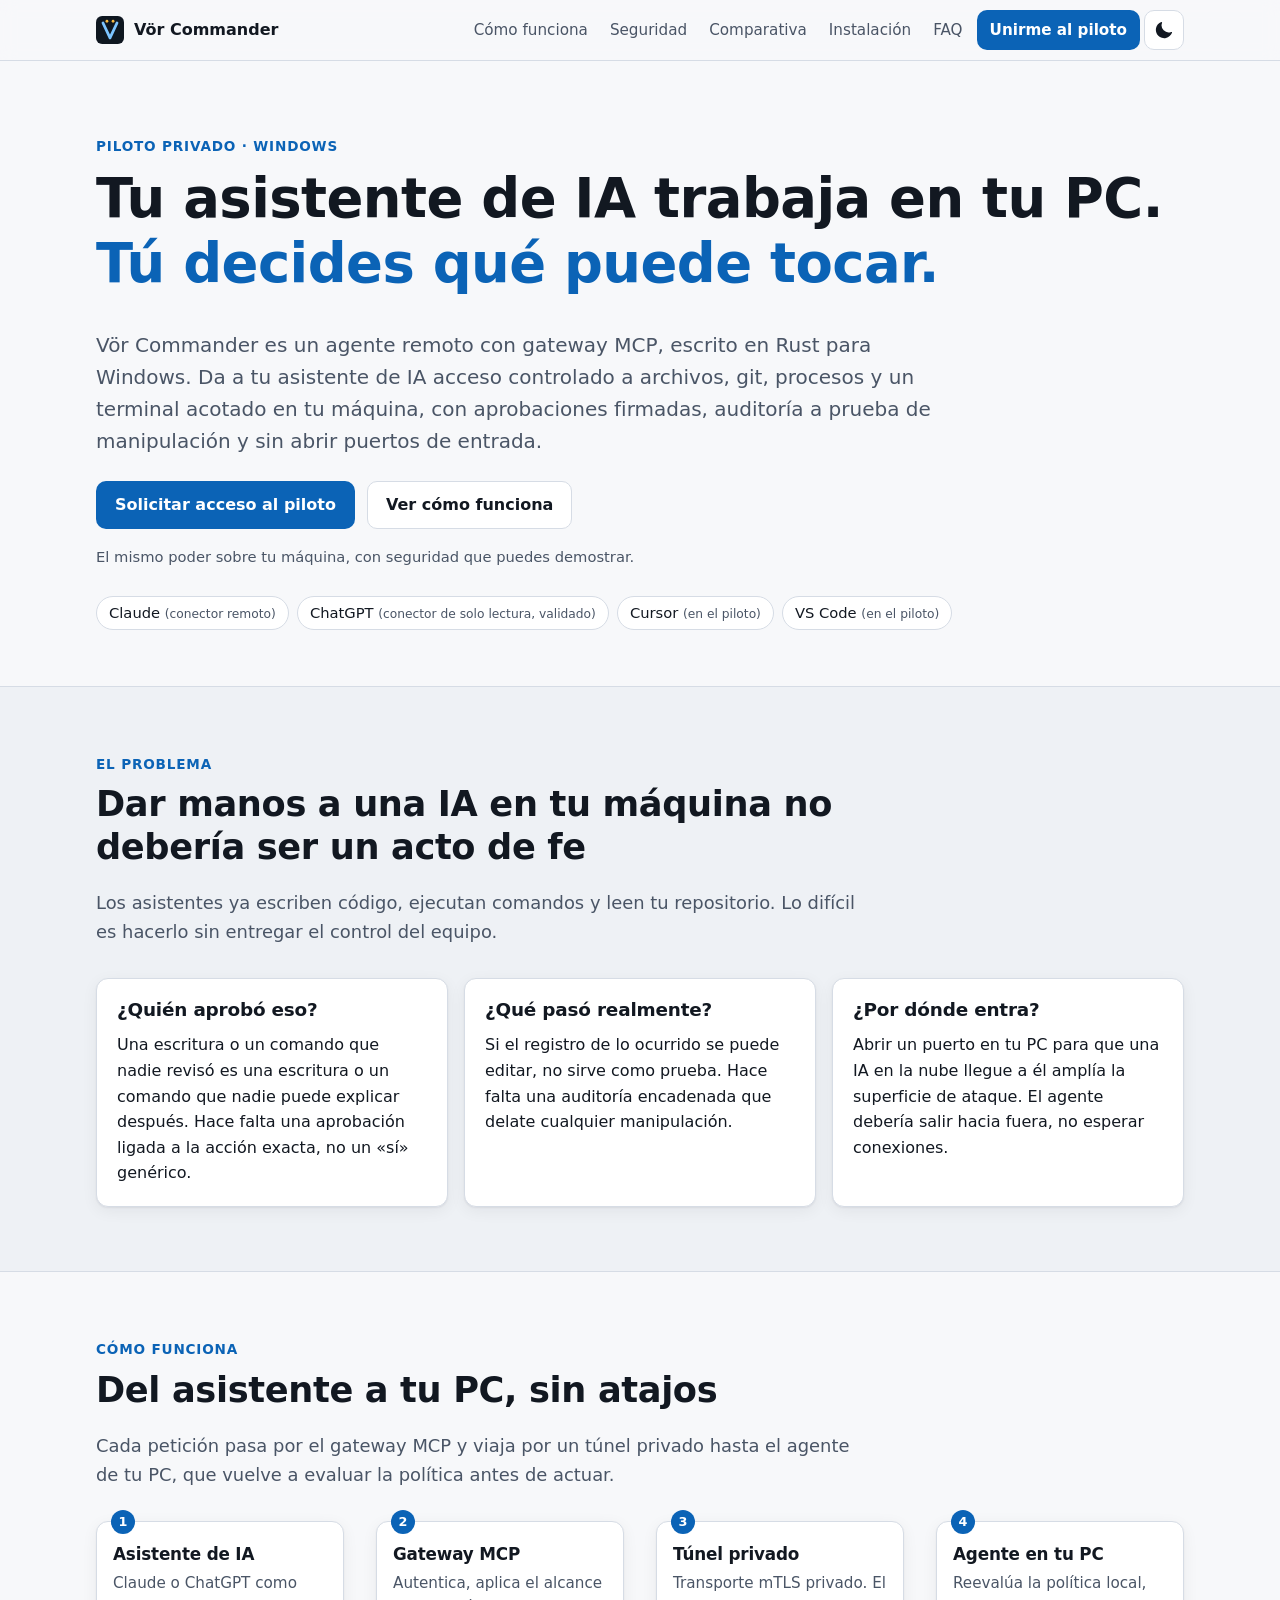
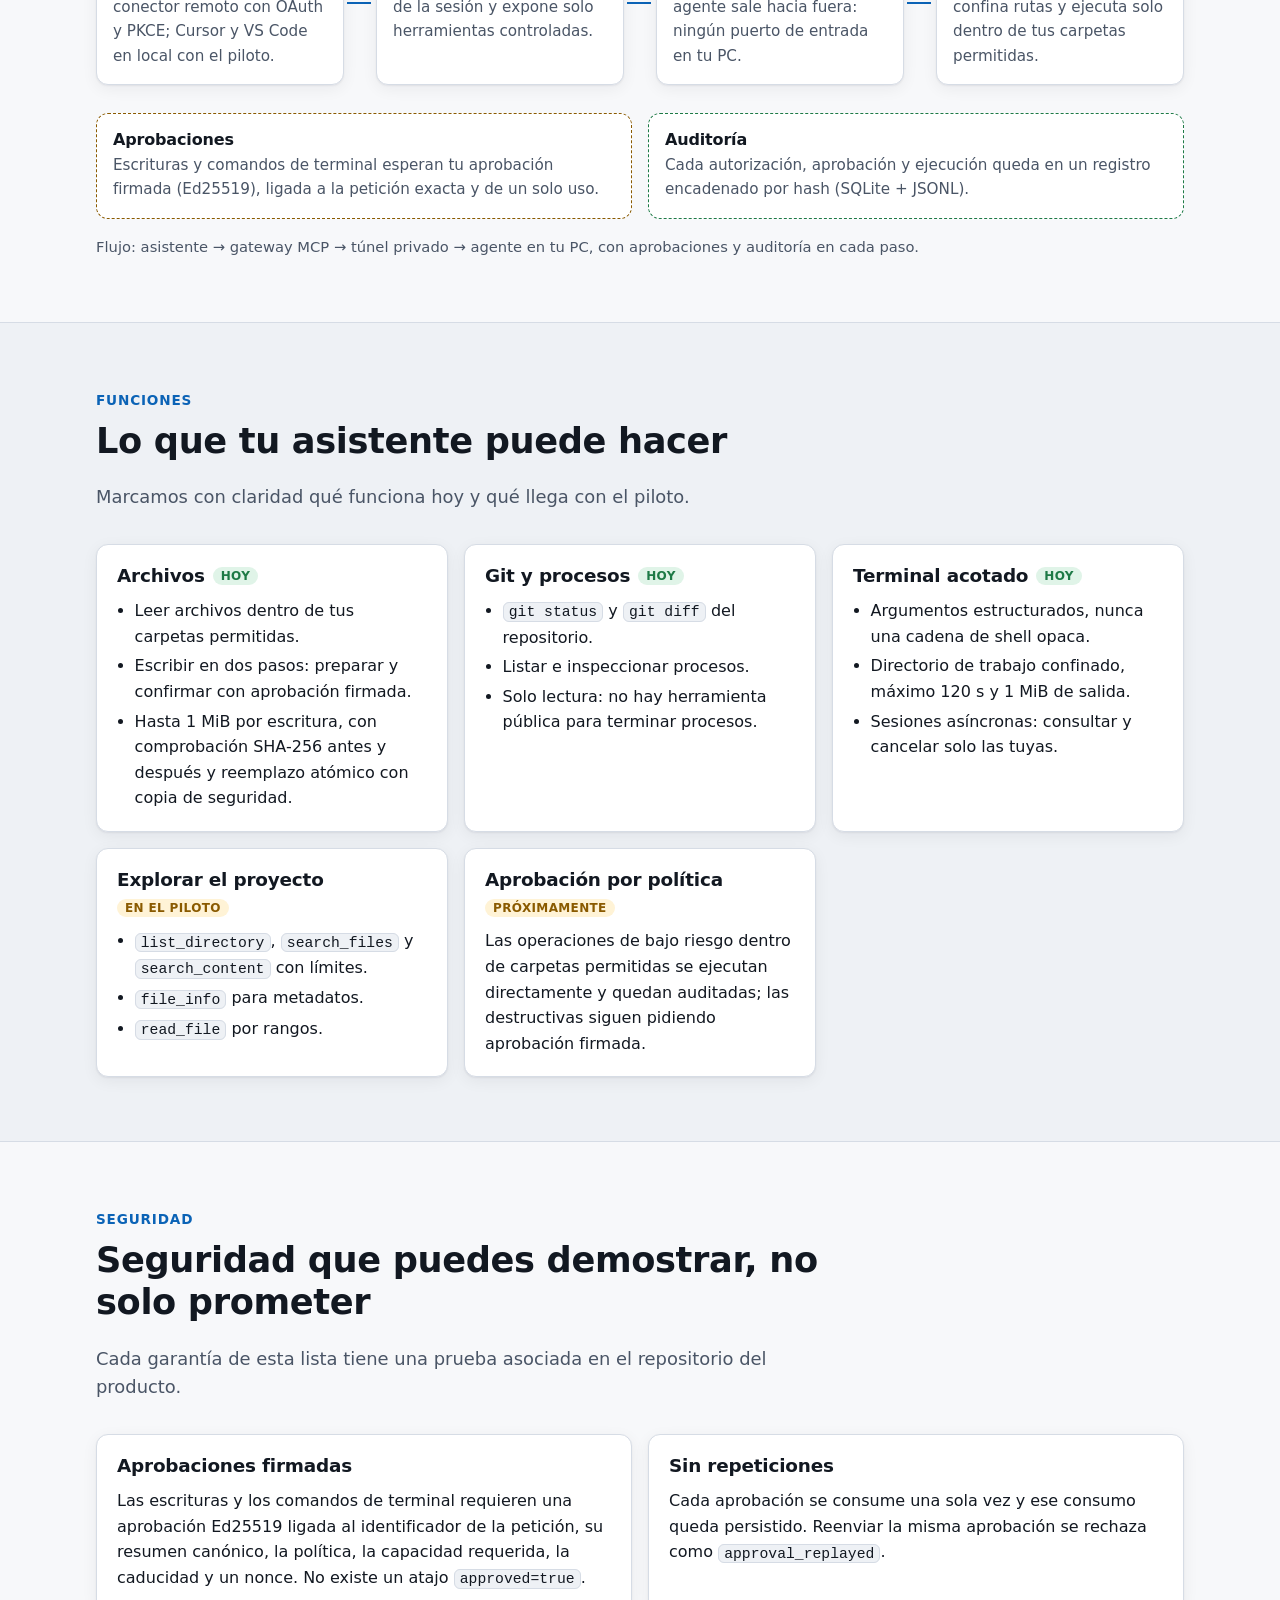
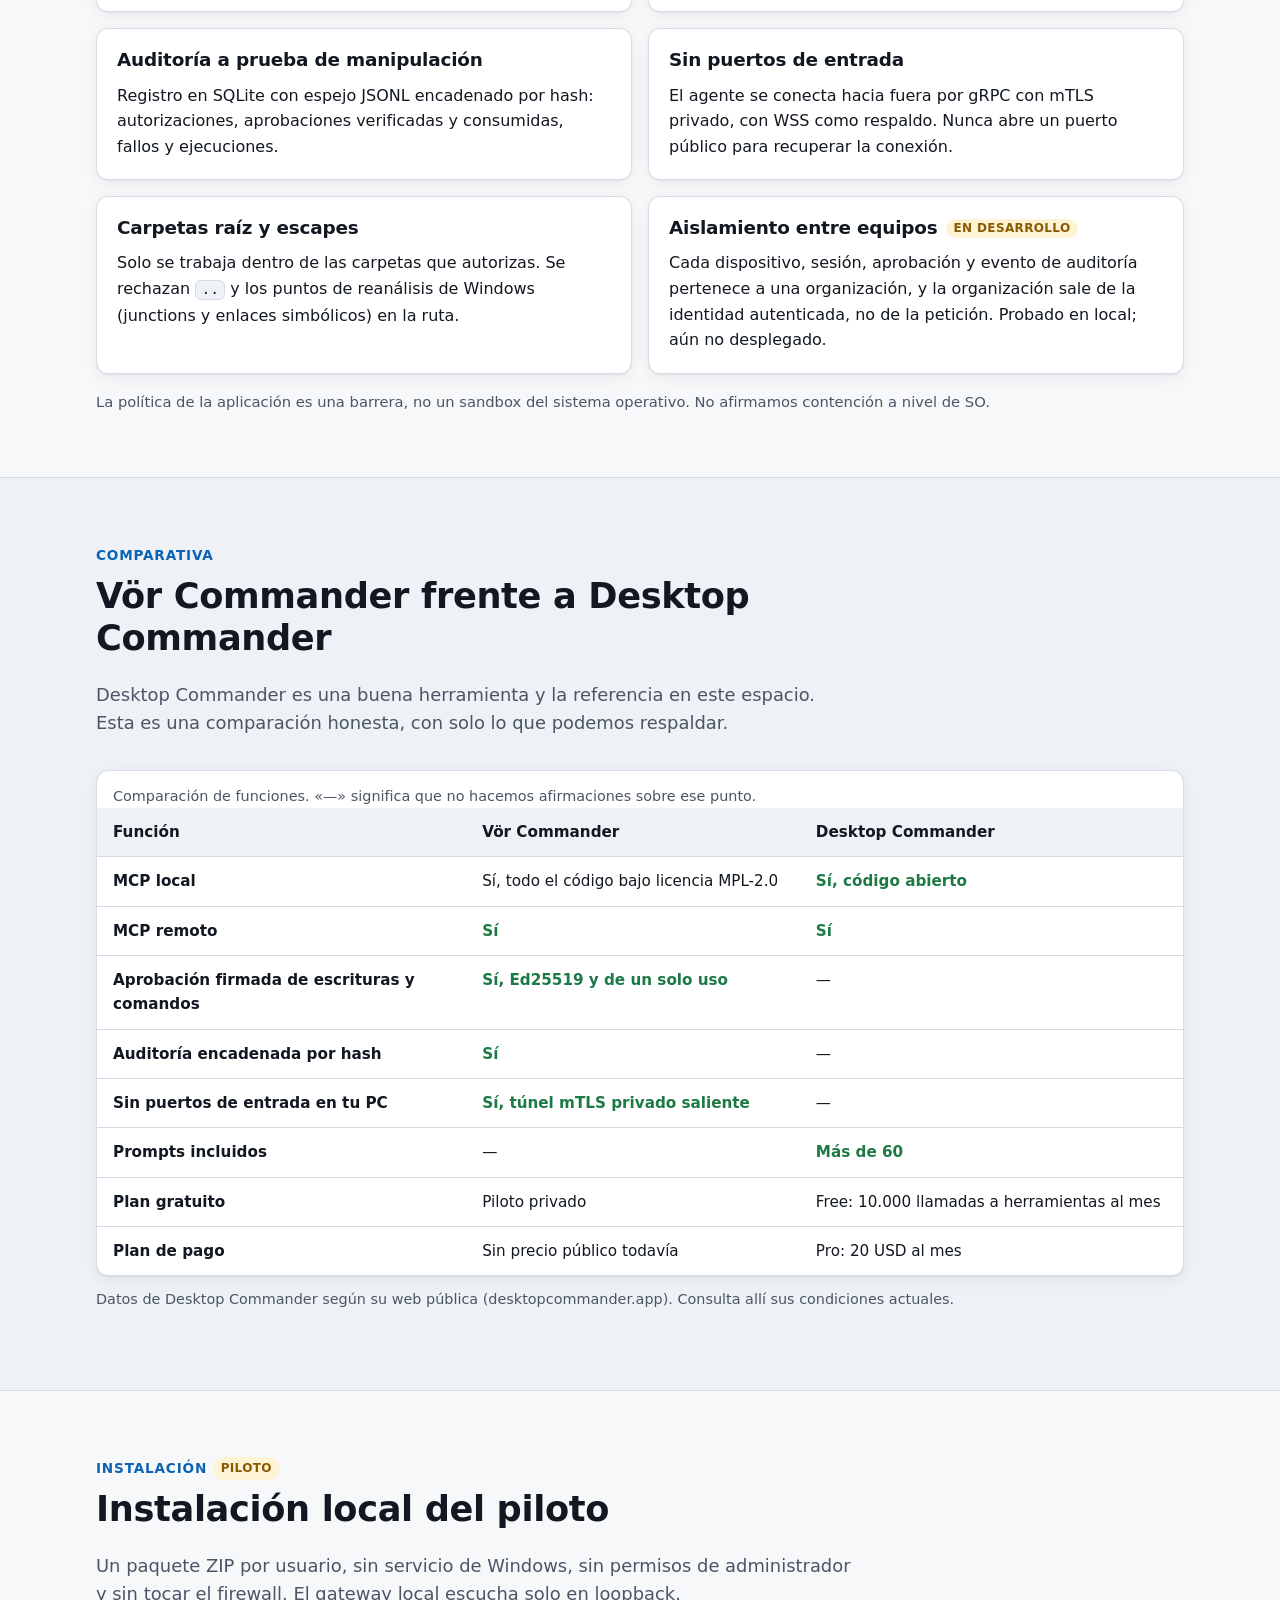
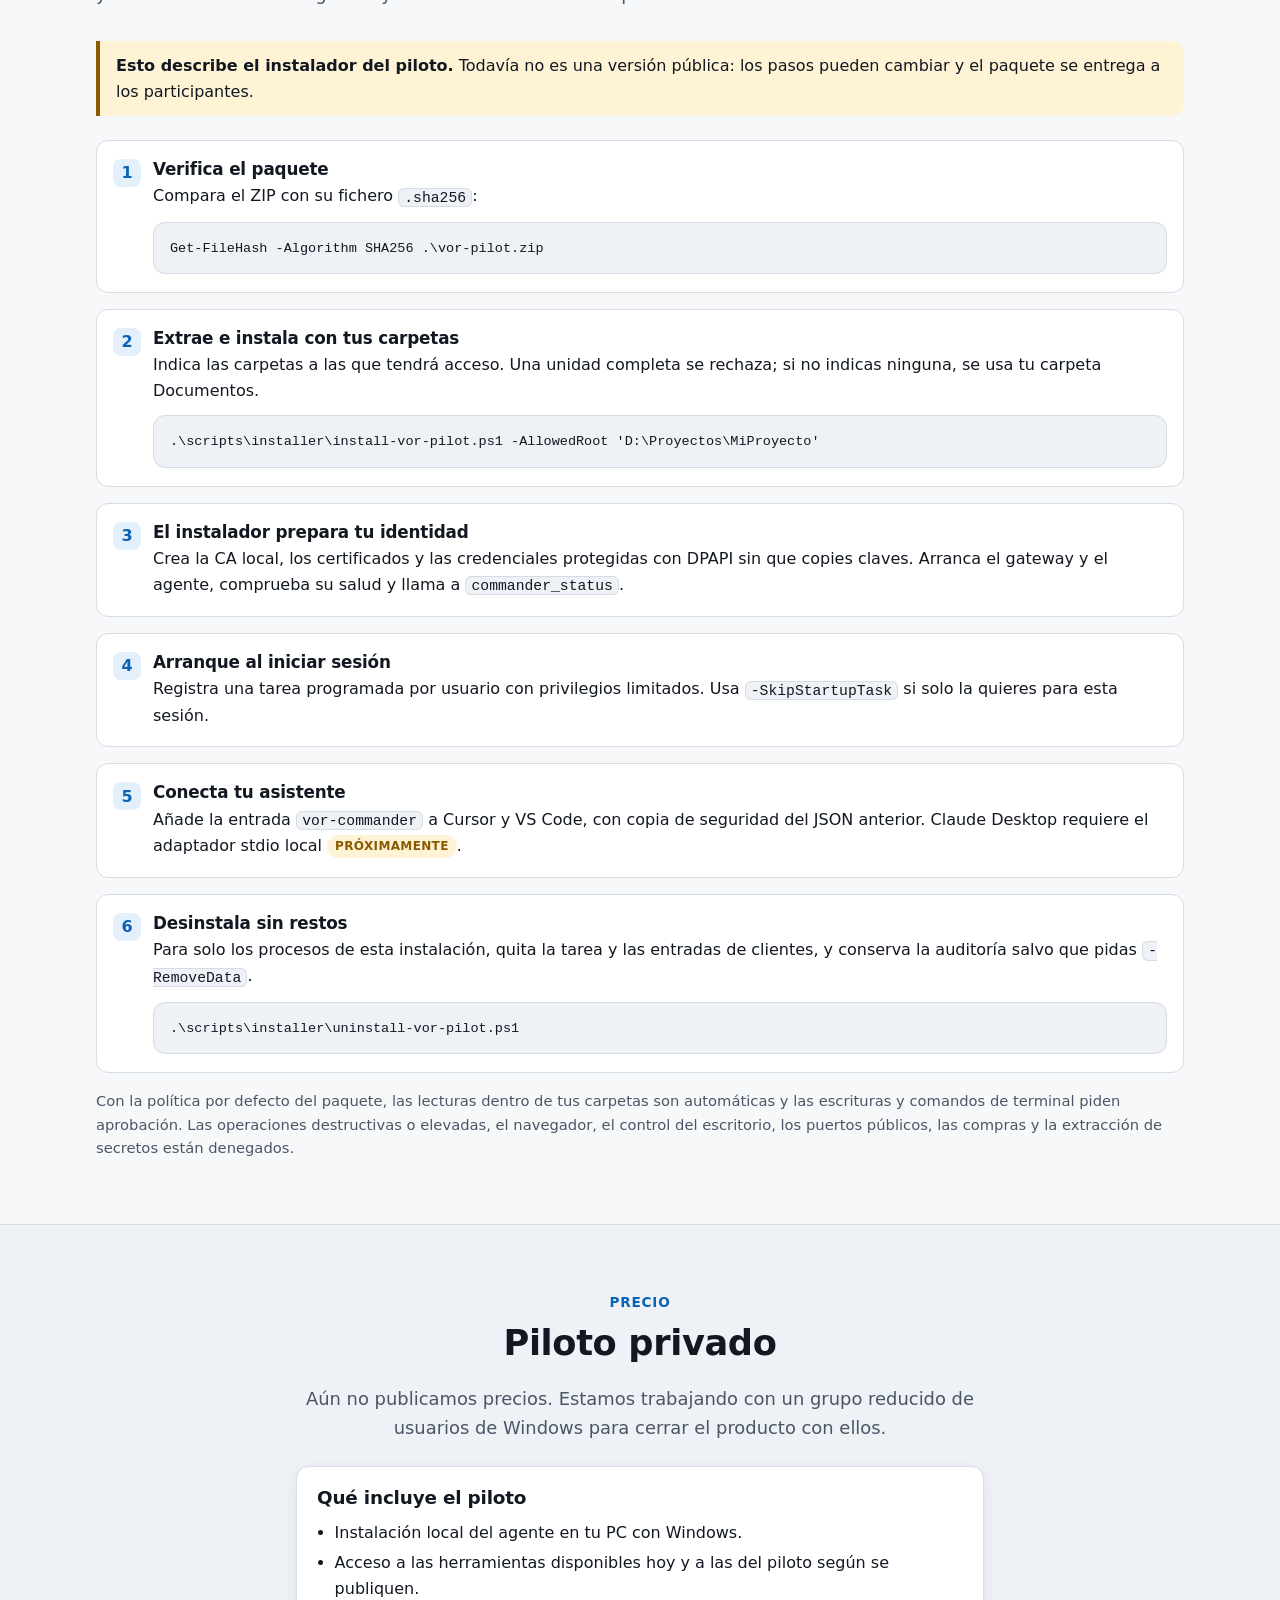
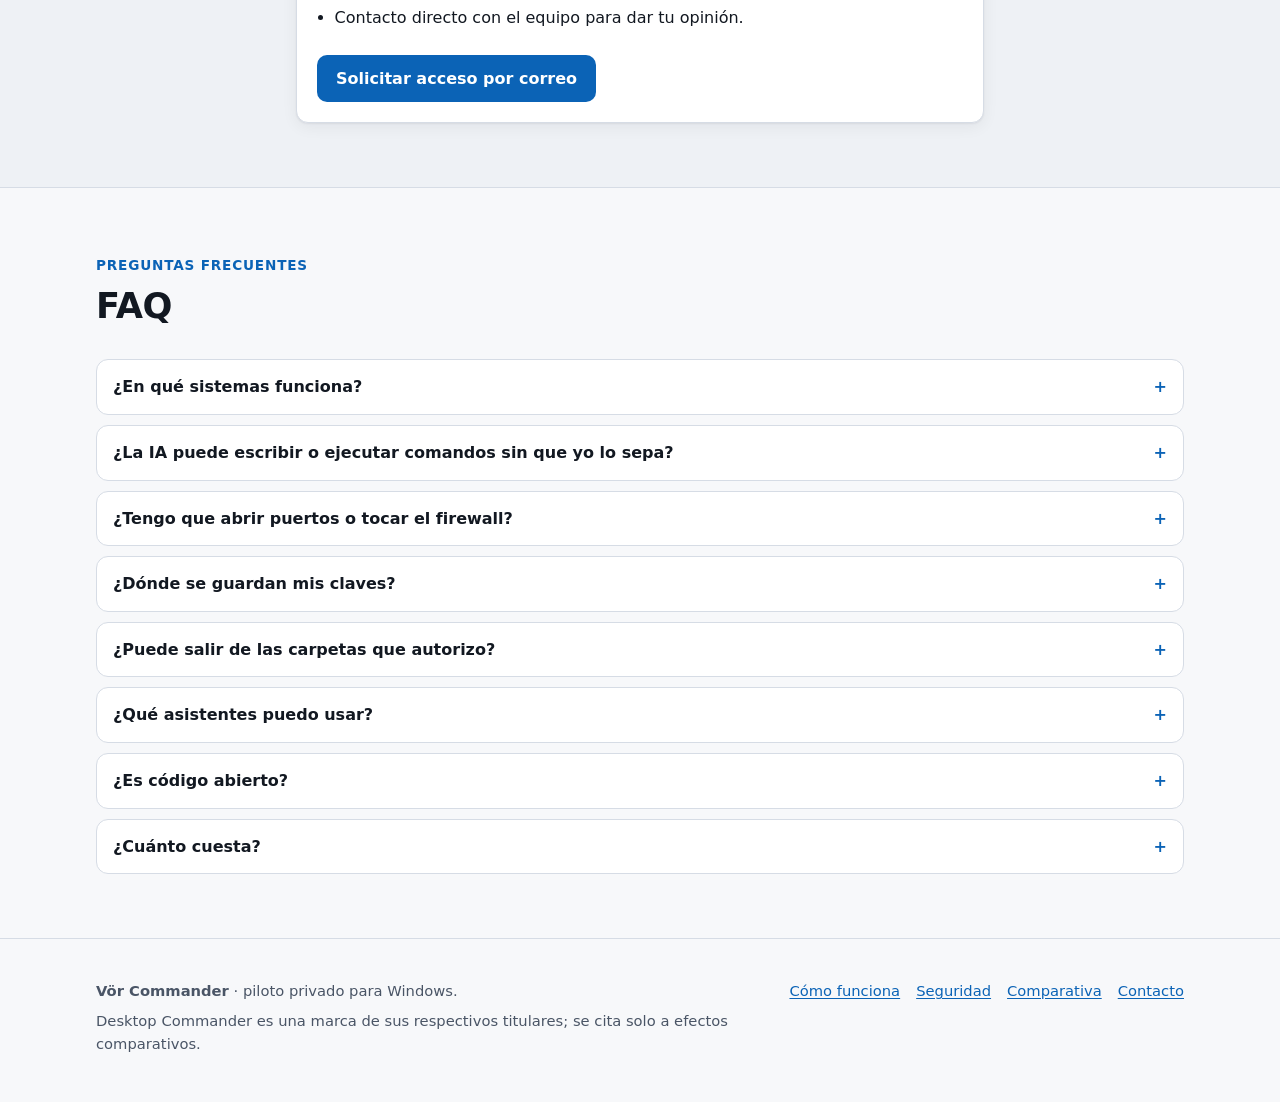
==== site/index.html @ 6f4a93f8 "Vör Commander: primera publicación open source (MPL-2.0) Agente local y gateway MCP para Windows que" ====
<!doctype html>
<html lang="es">
<head>
  <meta charset="utf-8">
  <meta name="viewport" content="width=device-width, initial-scale=1">
  <title>Vör Commander — piloto privado</title>
  <meta name="description" content="Vör Commander da a tu asistente de IA acceso controlado a archivos, git, procesos y un terminal acotado en tu PC con Windows, con aprobaciones firmadas, auditoría a prueba de manipulación y sin puertos abiertos.">
  <meta name="color-scheme" content="light dark">
  <meta name="theme-color" content="#f7f8fa" media="(prefers-color-scheme: light)">
  <meta name="theme-color" content="#0c1117" media="(prefers-color-scheme: dark)">
  <meta property="og:type" content="website">
  <meta property="og:title" content="Vör Commander — piloto privado">
  <meta property="og:description" content="El mismo poder sobre tu máquina, con seguridad que puedes demostrar: aprobaciones firmadas, auditoría y sin puertos abiertos.">
  <meta property="og:locale" content="es_ES">
  <link rel="icon" href="assets/favicon.svg" type="image/svg+xml">
  <link rel="stylesheet" href="assets/styles.css">
  <script src="assets/theme-init.js"></script>
  <script src="assets/main.js" defer></script>
</head>
<body>
  <a class="skip-link" href="#main">Saltar al contenido</a>

  <header class="site-header">
    <div class="wrap header-inner">
      <a class="brand" href="#top" aria-label="Vör Commander, inicio">
        <svg viewBox="0 0 32 32" width="28" height="28" aria-hidden="true" focusable="false"><rect width="32" height="32" rx="7" fill="#0f1720"/><path d="M8 8l8 17 8-17" fill="none" stroke="#7cc4ff" stroke-width="3.2" stroke-linecap="round" stroke-linejoin="round"/><circle cx="12.5" cy="6" r="1.6" fill="#f5b942"/><circle cx="19.5" cy="6" r="1.6" fill="#f5b942"/></svg>
        Vör Commander
      </a>
      <nav class="nav" aria-label="Principal">
        <ul class="nav-links">
          <li><a href="#como-funciona">Cómo funciona</a></li>
          <li><a href="#seguridad">Seguridad</a></li>
          <li><a href="#comparativa">Comparativa</a></li>
          <li><a href="#instalacion">Instalación</a></li>
          <li><a href="#faq">FAQ</a></li>
        </ul>
        <a class="btn btn-primary btn-sm header-cta" href="#precio">Unirme al piloto</a>
        <button class="theme-toggle" id="theme-toggle" type="button" aria-label="Cambiar tema" aria-pressed="false">
          <svg class="icon-moon" viewBox="0 0 24 24" width="20" height="20" aria-hidden="true" focusable="false"><path fill="currentColor" d="M20.7 14.3A8.5 8.5 0 0 1 9.7 3.3a.75.75 0 0 0-.98-.9A10 10 0 1 0 21.6 15.3a.75.75 0 0 0-.9-1z"/></svg>
          <svg class="icon-sun" viewBox="0 0 24 24" width="20" height="20" aria-hidden="true" focusable="false"><circle cx="12" cy="12" r="4.5" fill="currentColor"/><g stroke="currentColor" stroke-width="2" stroke-linecap="round"><path d="M12 2v2.5M12 19.5V22M2 12h2.5M19.5 12H22M4.9 4.9l1.8 1.8M17.3 17.3l1.8 1.8M4.9 19.1l1.8-1.8M17.3 6.7l1.8-1.8"/></g></svg>
        </button>
      </nav>
    </div>
  </header>

  <main id="main">

    <!-- Hero -->
    <section class="hero" id="top" aria-labelledby="hero-title">
      <div class="wrap">
        <span class="eyebrow">Piloto privado · Windows</span>
        <h1 id="hero-title">Tu asistente de IA trabaja en tu PC. <span>Tú decides qué puede tocar.</span></h1>
        <p class="lead">Vör Commander es un agente remoto con gateway MCP, escrito en Rust para Windows. Da a tu asistente de IA acceso controlado a archivos, git, procesos y un terminal acotado en tu máquina, con aprobaciones firmadas, auditoría a prueba de manipulación y sin abrir puertos de entrada.</p>
        <div class="hero-actions">
          <a class="btn btn-primary" href="#precio">Solicitar acceso al piloto</a>
          <a class="btn btn-ghost" href="#como-funciona">Ver cómo funciona</a>
        </div>
        <p class="hero-note">El mismo poder sobre tu máquina, con seguridad que puedes demostrar.</p>
        <ul class="clients" aria-label="Asistentes compatibles">
          <li>Claude <small>(conector remoto)</small></li>
          <li>ChatGPT <small>(conector de solo lectura, validado)</small></li>
          <li>Cursor <small>(en el piloto)</small></li>
          <li>VS Code <small>(en el piloto)</small></li>
        </ul>
      </div>
    </section>

    <!-- Problema -->
    <section class="alt" id="problema" aria-labelledby="problema-title">
      <div class="wrap">
        <div class="section-head">
          <span class="eyebrow">El problema</span>
          <h2 id="problema-title">Dar manos a una IA en tu máquina no debería ser un acto de fe</h2>
          <p class="lead">Los asistentes ya escriben código, ejecutan comandos y leen tu repositorio. Lo difícil es hacerlo sin entregar el control del equipo.</p>
        </div>
        <div class="grid grid-3">
          <div class="card">
            <h3>¿Quién aprobó eso?</h3>
            <p>Una escritura o un comando que nadie revisó es una escritura o un comando que nadie puede explicar después. Hace falta una aprobación ligada a la acción exacta, no un «sí» genérico.</p>
          </div>
          <div class="card">
            <h3>¿Qué pasó realmente?</h3>
            <p>Si el registro de lo ocurrido se puede editar, no sirve como prueba. Hace falta una auditoría encadenada que delate cualquier manipulación.</p>
          </div>
          <div class="card">
            <h3>¿Por dónde entra?</h3>
            <p>Abrir un puerto en tu PC para que una IA en la nube llegue a él amplía la superficie de ataque. El agente debería salir hacia fuera, no esperar conexiones.</p>
          </div>
        </div>
      </div>
    </section>

    <!-- Cómo funciona -->
    <section id="como-funciona" aria-labelledby="como-title">
      <div class="wrap">
        <div class="section-head">
          <span class="eyebrow">Cómo funciona</span>
          <h2 id="como-title">Del asistente a tu PC, sin atajos</h2>
          <p class="lead">Cada petición pasa por el gateway MCP y viaja por un túnel privado hasta el agente de tu PC, que vuelve a evaluar la política antes de actuar.</p>
        </div>

        <figure class="flow-figure" aria-labelledby="flow-caption">
          <ol class="flow">
            <li>
              <h3>Asistente de IA</h3>
              <p>Claude o ChatGPT como conector remoto con OAuth y PKCE; Cursor y VS Code en local con el piloto.</p>
            </li>
            <li>
              <h3>Gateway MCP</h3>
              <p>Autentica, aplica el alcance de la sesión y expone solo herramientas controladas.</p>
            </li>
            <li>
              <h3>Túnel privado</h3>
              <p>Transporte mTLS privado. El agente sale hacia fuera: ningún puerto de entrada en tu PC.</p>
            </li>
            <li>
              <h3>Agente en tu PC</h3>
              <p>Reevalúa la política local, confina rutas y ejecuta solo dentro de tus carpetas permitidas.</p>
            </li>
          </ol>
          <div class="flow-rails">
            <div class="rail rail-approve">
              <h3>Aprobaciones</h3>
              <p>Escrituras y comandos de terminal esperan tu aprobación firmada (Ed25519), ligada a la petición exacta y de un solo uso.</p>
            </div>
            <div class="rail rail-audit">
              <h3>Auditoría</h3>
              <p>Cada autorización, aprobación y ejecución queda en un registro encadenado por hash (SQLite + JSONL).</p>
            </div>
          </div>
          <figcaption id="flow-caption" class="note">Flujo: asistente → gateway MCP → túnel privado → agente en tu PC, con aprobaciones y auditoría en cada paso.</figcaption>
        </figure>
      </div>
    </section>

    <!-- Funciones -->
    <section class="alt" id="funciones" aria-labelledby="funciones-title">
      <div class="wrap">
        <div class="section-head">
          <span class="eyebrow">Funciones</span>
          <h2 id="funciones-title">Lo que tu asistente puede hacer</h2>
          <p class="lead">Marcamos con claridad qué funciona hoy y qué llega con el piloto.</p>
        </div>
        <div class="grid grid-3">
          <div class="card">
            <h3>Archivos <span class="tag tag-live">Hoy</span></h3>
            <ul>
              <li>Leer archivos dentro de tus carpetas permitidas.</li>
              <li>Escribir en dos pasos: preparar y confirmar con aprobación firmada.</li>
              <li>Hasta 1 MiB por escritura, con comprobación SHA-256 antes y después y reemplazo atómico con copia de seguridad.</li>
            </ul>
          </div>
          <div class="card">
            <h3>Git y procesos <span class="tag tag-live">Hoy</span></h3>
            <ul>
              <li><code>git status</code> y <code>git diff</code> del repositorio.</li>
              <li>Listar e inspeccionar procesos.</li>
              <li>Solo lectura: no hay herramienta pública para terminar procesos.</li>
            </ul>
          </div>
          <div class="card">
            <h3>Terminal acotado <span class="tag tag-live">Hoy</span></h3>
            <ul>
              <li>Argumentos estructurados, nunca una cadena de shell opaca.</li>
              <li>Directorio de trabajo confinado, máximo 120 s y 1 MiB de salida.</li>
              <li>Sesiones asíncronas: consultar y cancelar solo las tuyas.</li>
            </ul>
          </div>
          <div class="card">
            <h3>Explorar el proyecto <span class="tag tag-soon">En el piloto</span></h3>
            <ul>
              <li><code>list_directory</code>, <code>search_files</code> y <code>search_content</code> con límites.</li>
              <li><code>file_info</code> para metadatos.</li>
              <li><code>read_file</code> por rangos.</li>
            </ul>
          </div>
          <div class="card">
            <h3>Aprobación por política <span class="tag tag-soon">Próximamente</span></h3>
            <p>Las operaciones de bajo riesgo dentro de carpetas permitidas se ejecutan directamente y quedan auditadas; las destructivas siguen pidiendo aprobación firmada.</p>
          </div>
        </div>
      </div>
    </section>

    <!-- Seguridad -->
    <section id="seguridad" aria-labelledby="seguridad-title">
      <div class="wrap">
        <div class="section-head">
          <span class="eyebrow">Seguridad</span>
          <h2 id="seguridad-title">Seguridad que puedes demostrar, no solo prometer</h2>
          <p class="lead">Cada garantía de esta lista tiene una prueba asociada en el repositorio del producto.</p>
        </div>
        <div class="grid grid-2">
          <div class="card">
            <h3>Aprobaciones firmadas</h3>
            <p>Las escrituras y los comandos de terminal requieren una aprobación Ed25519 ligada al identificador de la petición, su resumen canónico, la política, la capacidad requerida, la caducidad y un nonce. No existe un atajo <code>approved=true</code>.</p>
          </div>
          <div class="card">
            <h3>Sin repeticiones</h3>
            <p>Cada aprobación se consume una sola vez y ese consumo queda persistido. Reenviar la misma aprobación se rechaza como <code>approval_replayed</code>.</p>
          </div>
          <div class="card">
            <h3>Auditoría a prueba de manipulación</h3>
            <p>Registro en SQLite con espejo JSONL encadenado por hash: autorizaciones, aprobaciones verificadas y consumidas, fallos y ejecuciones.</p>
          </div>
          <div class="card">
            <h3>Sin puertos de entrada</h3>
            <p>El agente se conecta hacia fuera por gRPC con mTLS privado, con WSS como respaldo. Nunca abre un puerto público para recuperar la conexión.</p>
          </div>
          <div class="card">
            <h3>Carpetas raíz y escapes</h3>
            <p>Solo se trabaja dentro de las carpetas que autorizas. Se rechazan <code>..</code> y los puntos de reanálisis de Windows (junctions y enlaces simbólicos) en la ruta.</p>
          </div>
          <div class="card">
            <h3>Aislamiento entre equipos <span class="tag tag-soon">En desarrollo</span></h3>
            <p>Cada dispositivo, sesión, aprobación y evento de auditoría pertenece a una organización, y la organización sale de la identidad autenticada, no de la petición. Probado en local; aún no desplegado.</p>
          </div>
        </div>
        <p class="note">La política de la aplicación es una barrera, no un sandbox del sistema operativo. No afirmamos contención a nivel de SO.</p>
      </div>
    </section>

    <!-- Comparativa -->
    <section class="alt" id="comparativa" aria-labelledby="comparativa-title">
      <div class="wrap">
        <div class="section-head">
          <span class="eyebrow">Comparativa</span>
          <h2 id="comparativa-title">Vör Commander frente a Desktop Commander</h2>
          <p class="lead">Desktop Commander es una buena herramienta y la referencia en este espacio. Esta es una comparación honesta, con solo lo que podemos respaldar.</p>
        </div>
        <div class="table-wrap">
          <table>
            <caption>Comparación de funciones. «—» significa que no hacemos afirmaciones sobre ese punto.</caption>
            <thead>
              <tr>
                <th scope="col">Función</th>
                <th scope="col">Vör Commander</th>
                <th scope="col">Desktop Commander</th>
              </tr>
            </thead>
            <tbody>
              <tr>
                <th scope="row">MCP local</th>
                <td>Sí, todo el código bajo licencia MPL-2.0</td>
                <td class="yes">Sí, código abierto</td>
              </tr>
              <tr>
                <th scope="row">MCP remoto</th>
                <td class="yes">Sí</td>
                <td class="yes">Sí</td>
              </tr>
              <tr>
                <th scope="row">Aprobación firmada de escrituras y comandos</th>
                <td class="yes">Sí, Ed25519 y de un solo uso</td>
                <td>—</td>
              </tr>
              <tr>
                <th scope="row">Auditoría encadenada por hash</th>
                <td class="yes">Sí</td>
                <td>—</td>
              </tr>
              <tr>
                <th scope="row">Sin puertos de entrada en tu PC</th>
                <td class="yes">Sí, túnel mTLS privado saliente</td>
                <td>—</td>
              </tr>
              <tr>
                <th scope="row">Prompts incluidos</th>
                <td>—</td>
                <td class="yes">Más de 60</td>
              </tr>
              <tr>
                <th scope="row">Plan gratuito</th>
                <td>Piloto privado</td>
                <td>Free: 10.000 llamadas a herramientas al mes</td>
              </tr>
              <tr>
                <th scope="row">Plan de pago</th>
                <td>Sin precio público todavía</td>
                <td>Pro: 20 USD al mes</td>
              </tr>
            </tbody>
          </table>
        </div>
        <p class="table-note">Datos de Desktop Commander según su web pública (desktopcommander.app). Consulta allí sus condiciones actuales.</p>
      </div>
    </section>

    <!-- Instalación -->
    <section id="instalacion" aria-labelledby="instalacion-title">
      <div class="wrap">
        <div class="section-head">
          <span class="eyebrow">Instalación <span class="tag tag-soon">Piloto</span></span>
          <h2 id="instalacion-title">Instalación local del piloto</h2>
          <p class="lead">Un paquete ZIP por usuario, sin servicio de Windows, sin permisos de administrador y sin tocar el firewall. El gateway local escucha solo en loopback.</p>
        </div>
        <div class="callout" role="note">
          <p><strong>Esto describe el instalador del piloto.</strong> Todavía no es una versión pública: los pasos pueden cambiar y el paquete se entrega a los participantes.</p>
        </div>
        <ol class="steps">
          <li>
            <h3>Verifica el paquete</h3>
            <p>Compara el ZIP con su fichero <code>.sha256</code>:</p>
            <pre><code>Get-FileHash -Algorithm SHA256 .\vor-pilot.zip</code></pre>
          </li>
          <li>
            <h3>Extrae e instala con tus carpetas</h3>
            <p>Indica las carpetas a las que tendrá acceso. Una unidad completa se rechaza; si no indicas ninguna, se usa tu carpeta Documentos.</p>
            <pre><code>.\scripts\installer\install-vor-pilot.ps1 -AllowedRoot 'D:\Proyectos\MiProyecto'</code></pre>
          </li>
          <li>
            <h3>El instalador prepara tu identidad</h3>
            <p>Crea la CA local, los certificados y las credenciales protegidas con DPAPI sin que copies claves. Arranca el gateway y el agente, comprueba su salud y llama a <code>commander_status</code>.</p>
          </li>
          <li>
            <h3>Arranque al iniciar sesión</h3>
            <p>Registra una tarea programada por usuario con privilegios limitados. Usa <code>-SkipStartupTask</code> si solo la quieres para esta sesión.</p>
          </li>
          <li>
            <h3>Conecta tu asistente</h3>
            <p>Añade la entrada <code>vor-commander</code> a Cursor y VS Code, con copia de seguridad del JSON anterior. Claude Desktop requiere el adaptador stdio local <span class="tag tag-soon">Próximamente</span>.</p>
          </li>
          <li>
            <h3>Desinstala sin restos</h3>
            <p>Para solo los procesos de esta instalación, quita la tarea y las entradas de clientes, y conserva la auditoría salvo que pidas <code>-RemoveData</code>.</p>
            <pre><code>.\scripts\installer\uninstall-vor-pilot.ps1</code></pre>
          </li>
        </ol>
        <p class="note">Con la política por defecto del paquete, las lecturas dentro de tus carpetas son automáticas y las escrituras y comandos de terminal piden aprobación. Las operaciones destructivas o elevadas, el navegador, el control del escritorio, los puertos públicos, las compras y la extracción de secretos están denegados.</p>
      </div>
    </section>

    <!-- Precio -->
    <section class="alt" id="precio" aria-labelledby="precio-title">
      <div class="wrap pricing">
        <span class="eyebrow">Precio</span>
        <h2 id="precio-title">Piloto privado</h2>
        <p class="lead lead-center">Aún no publicamos precios. Estamos trabajando con un grupo reducido de usuarios de Windows para cerrar el producto con ellos.</p>
        <div class="card">
          <h3>Qué incluye el piloto</h3>
          <ul>
            <li>Instalación local del agente en tu PC con Windows.</li>
            <li>Acceso a las herramientas disponibles hoy y a las del piloto según se publiquen.</li>
            <li>Contacto directo con el equipo para dar tu opinión.</li>
          </ul>
          <a class="btn btn-primary" href="mailto:contact@brierstudios.com?subject=Piloto%20V%C3%B6r%20Commander">Solicitar acceso por correo</a>
        </div>
      </div>
    </section>

    <!-- FAQ -->
    <section id="faq" aria-labelledby="faq-title">
      <div class="wrap">
        <div class="section-head">
          <span class="eyebrow">Preguntas frecuentes</span>
          <h2 id="faq-title">FAQ</h2>
        </div>
        <div class="faq">
          <details>
            <summary>¿En qué sistemas funciona?</summary>
            <div><p>El agente está escrito en Rust y el piloto es para Windows. La aprobación interactiva del propietario hoy solo existe en Windows.</p></div>
          </details>
          <details>
            <summary>¿La IA puede escribir o ejecutar comandos sin que yo lo sepa?</summary>
            <div><p>Hoy no: toda escritura y todo comando de terminal pasan por un paso de preparación y otro de confirmación con tu aprobación firmada. La aprobación por política, que dejará pasar operaciones de bajo riesgo dentro de tus carpetas y las auditará, llega con el piloto; las operaciones destructivas seguirán pidiendo tu firma.</p></div>
          </details>
          <details>
            <summary>¿Tengo que abrir puertos o tocar el firewall?</summary>
            <div><p>No. El agente se conecta hacia fuera por un túnel privado con mTLS, y el instalador local no cambia el firewall de Windows ni abre puertos públicos.</p></div>
          </details>
          <details>
            <summary>¿Dónde se guardan mis claves?</summary>
            <div><p>En tu perfil de Windows, protegidas con DPAPI. La clave con la que firmas aprobaciones no la tienen ni el gateway ni el agente: el agente solo conoce tu clave pública.</p></div>
          </details>
          <details>
            <summary>¿Puede salir de las carpetas que autorizo?</summary>
            <div><p>Las rutas se confinan a tus carpetas raíz. Se rechazan <code>..</code> y los junctions o enlaces simbólicos en la ruta, y el directorio de trabajo del terminal debe quedar dentro de una carpeta permitida.</p></div>
          </details>
          <details>
            <summary>¿Qué asistentes puedo usar?</summary>
            <div><p>Hoy, Claude como conector remoto (OAuth) con todas las herramientas: lectura, git, procesos, escritura aprobada y terminal. ChatGPT: conector de solo lectura (validado). El instalador del piloto enlaza Cursor y VS Code automáticamente; para Claude Desktop en local llegará un adaptador stdio <span class="tag tag-soon">Próximamente</span>.</p></div>
          </details>
          <details>
            <summary>¿Es código abierto?</summary>
            <div><p>Todo el código es abierto bajo MPL-2.0 y está en <a href="https://github.com/BrierAinz/vor-commander">GitHub</a>. El servicio alojado lo opera Brier Studios; la marca «Vör Commander» no está cubierta por la licencia del código.</p></div>
          </details>
          <details>
            <summary>¿Cuánto cuesta?</summary>
            <div><p>Durante el piloto privado no hay precio público. Escríbenos para participar.</p></div>
          </details>
        </div>
      </div>
    </section>

  </main>

  <footer class="site-footer">
    <div class="wrap footer-inner">
      <div>
        <p><strong>Vör Commander</strong> · piloto privado para Windows.</p>
        <p>Desktop Commander es una marca de sus respectivos titulares; se cita solo a efectos comparativos.</p>
      </div>
      <ul class="footer-links" aria-label="Pie de página">
        <li><a href="#como-funciona">Cómo funciona</a></li>
        <li><a href="#seguridad">Seguridad</a></li>
        <li><a href="#comparativa">Comparativa</a></li>
        <li><a href="#precio">Contacto</a></li>
      </ul>
    </div>
  </footer>
</body>
</html>
---- site/assets/styles.css ----
/* Vör Commander — sitio del piloto. Sin fuentes web: pila del sistema, cero CLS. */

:root {
  color-scheme: light;
  --bg: #f7f8fa;
  --bg-alt: #eef1f5;
  --surface: #ffffff;
  --text: #121821;
  --muted: #4a5566;
  --border: #d6dce5;
  --accent: #0b63b6;
  --accent-contrast: #ffffff;
  --accent-soft: #e3effb;
  --warn: #8a5a00;
  --warn-soft: #fff3d6;
  --ok: #1d7a46;
  --ok-soft: #e0f4e8;
  --code-bg: #eef1f5;
  --shadow: 0 1px 2px rgb(16 24 40 / 6%), 0 4px 16px rgb(16 24 40 / 6%);
  --radius: 12px;
  --maxw: 1120px;
  --gutter: 16px;
  --font: system-ui, -apple-system, "Segoe UI", Roboto, "Helvetica Neue", Arial, sans-serif;
  --mono: ui-monospace, "Cascadia Code", "SF Mono", Consolas, "Liberation Mono", monospace;
}

@media (prefers-color-scheme: dark) {
  :root:not([data-theme="light"]) {
    color-scheme: dark;
    --bg: #0c1117;
    --bg-alt: #111822;
    --surface: #151d28;
    --text: #e6ebf2;
    --muted: #a3afbf;
    --border: #273243;
    --accent: #7cc4ff;
    --accent-contrast: #06121f;
    --accent-soft: #13283d;
    --warn: #f5c565;
    --warn-soft: #2e2410;
    --ok: #6ad39a;
    --ok-soft: #10281c;
    --code-bg: #0f161f;
    --shadow: 0 1px 2px rgb(0 0 0 / 40%), 0 6px 20px rgb(0 0 0 / 30%);
  }
}

:root[data-theme="dark"] {
  color-scheme: dark;
  --bg: #0c1117;
  --bg-alt: #111822;
  --surface: #151d28;
  --text: #e6ebf2;
  --muted: #a3afbf;
  --border: #273243;
  --accent: #7cc4ff;
  --accent-contrast: #06121f;
  --accent-soft: #13283d;
  --warn: #f5c565;
  --warn-soft: #2e2410;
  --ok: #6ad39a;
  --ok-soft: #10281c;
  --code-bg: #0f161f;
  --shadow: 0 1px 2px rgb(0 0 0 / 40%), 0 6px 20px rgb(0 0 0 / 30%);
}

*,
*::before,
*::after {
  box-sizing: border-box;
}

html {
  -webkit-text-size-adjust: 100%;
  scroll-behavior: smooth;
  scroll-padding-top: 72px;
}

@media (prefers-reduced-motion: reduce) {
  html {
    scroll-behavior: auto;
  }
}

body {
  margin: 0;
  background: var(--bg);
  color: var(--text);
  font-family: var(--font);
  font-size: 1rem;
  line-height: 1.6;
  overflow-wrap: break-word;
}

img,
svg {
  max-width: 100%;
  display: block;
}

a {
  color: var(--accent);
  text-underline-offset: 2px;
}

a:hover {
  text-decoration-thickness: 2px;
}

:focus-visible {
  outline: 3px solid var(--accent);
  outline-offset: 2px;
  border-radius: 4px;
}

code,
kbd,
pre {
  font-family: var(--mono);
  font-size: 0.92em;
}

code {
  overflow-wrap: anywhere;
  background: var(--code-bg);
  border: 1px solid var(--border);
  border-radius: 6px;
  padding: 0.05em 0.35em;
}

pre {
  background: var(--code-bg);
  border: 1px solid var(--border);
  border-radius: var(--radius);
  padding: 14px 16px;
  overflow-x: auto;
  line-height: 1.5;
  margin: 0.75rem 0 0;
}

pre code {
  overflow-wrap: normal;
  background: none;
  border: 0;
  padding: 0;
}

h1,
h2,
h3 {
  line-height: 1.2;
  letter-spacing: -0.01em;
  margin: 0 0 0.6em;
}

h1 {
  font-size: clamp(2rem, 6vw, 3.4rem);
}

h2 {
  font-size: clamp(1.55rem, 4vw, 2.2rem);
}

h3 {
  font-size: 1.15rem;
}

p {
  margin: 0 0 1em;
}

.skip-link {
  position: absolute;
  left: 8px;
  top: -48px;
  background: var(--accent);
  color: var(--accent-contrast);
  padding: 8px 12px;
  border-radius: 8px;
  z-index: 100;
}

.skip-link:focus {
  top: 8px;
}

.wrap {
  width: 100%;
  max-width: var(--maxw);
  margin: 0 auto;
  padding: 0 var(--gutter);
}

/* Cabecera */

.site-header {
  position: sticky;
  top: 0;
  z-index: 50;
  background: var(--bg);
  background: color-mix(in srgb, var(--bg) 88%, transparent);
  backdrop-filter: blur(8px);
  border-bottom: 1px solid var(--border);
}

.header-inner {
  display: flex;
  align-items: center;
  gap: 12px;
  min-height: 60px;
}

.brand {
  display: inline-flex;
  align-items: center;
  gap: 10px;
  color: var(--text);
  text-decoration: none;
  font-weight: 700;
  white-space: nowrap;
}

.brand svg {
  width: 28px;
  height: 28px;
}

.nav {
  margin-left: auto;
  display: flex;
  align-items: center;
  gap: 4px;
}

.nav-links {
  display: none;
  list-style: none;
  margin: 0;
  padding: 0;
  gap: 2px;
}

.nav-links a {
  display: block;
  padding: 6px 10px;
  border-radius: 8px;
  color: var(--muted);
  text-decoration: none;
  font-size: 0.95rem;
}

.nav-links a:hover {
  color: var(--text);
  background: var(--bg-alt);
}

@media (min-width: 900px) {
  .nav-links {
    display: flex;
  }
}

.theme-toggle {
  width: 40px;
  height: 40px;
  display: inline-grid;
  place-items: center;
  border: 1px solid var(--border);
  border-radius: 10px;
  background: var(--surface);
  color: var(--text);
  cursor: pointer;
}

.theme-toggle svg {
  width: 20px;
  height: 20px;
}

.theme-toggle .icon-sun {
  display: none;
}

:root[data-theme="dark"] .theme-toggle .icon-sun {
  display: block;
}

:root[data-theme="dark"] .theme-toggle .icon-moon {
  display: none;
}

@media (prefers-color-scheme: dark) {
  :root:not([data-theme="light"]) .theme-toggle .icon-sun {
    display: block;
  }

  :root:not([data-theme="light"]) .theme-toggle .icon-moon {
    display: none;
  }
}

/* Botones y etiquetas */

.btn {
  display: inline-flex;
  align-items: center;
  justify-content: center;
  min-height: 44px;
  padding: 10px 18px;
  border-radius: 10px;
  font-weight: 600;
  text-decoration: none;
  border: 1px solid transparent;
}

.btn-primary {
  background: var(--accent);
  color: var(--accent-contrast);
}

.btn-primary:hover {
  filter: brightness(1.08);
}

.btn-ghost {
  border-color: var(--border);
  color: var(--text);
  background: var(--surface);
}

.btn-ghost:hover {
  border-color: var(--accent);
}

.btn-sm {
  min-height: 40px;
  padding: 6px 12px;
  font-size: 0.95rem;
}

.header-cta {
  display: none;
}

@media (min-width: 560px) {
  .header-cta {
    display: inline-flex;
  }
}

.tag {
  display: inline-block;
  font-size: 0.75rem;
  font-weight: 700;
  letter-spacing: 0.03em;
  text-transform: uppercase;
  padding: 2px 8px;
  border-radius: 999px;
  vertical-align: middle;
  white-space: nowrap;
}

.tag-live {
  background: var(--ok-soft);
  color: var(--ok);
}

.tag-soon {
  background: var(--warn-soft);
  color: var(--warn);
}

/* Secciones */

section {
  padding: 64px 0;
}

section.alt {
  background: var(--bg-alt);
  border-top: 1px solid var(--border);
  border-bottom: 1px solid var(--border);
}

.eyebrow {
  display: inline-block;
  color: var(--accent);
  font-weight: 700;
  font-size: 0.85rem;
  letter-spacing: 0.06em;
  text-transform: uppercase;
  margin-bottom: 0.5rem;
}

.lead {
  font-size: 1.12rem;
  color: var(--muted);
  max-width: 68ch;
}

.section-head {
  max-width: 760px;
  margin-bottom: 32px;
}

/* Hero */

.hero {
  padding: 72px 0 56px;
}

.hero h1 span {
  color: var(--accent);
}

.hero .lead {
  font-size: clamp(1.05rem, 2.6vw, 1.25rem);
}

.hero-actions {
  display: flex;
  flex-wrap: wrap;
  gap: 12px;
  margin: 24px 0 16px;
}

.hero-note {
  color: var(--muted);
  font-size: 0.92rem;
  margin: 0;
}

.clients {
  display: flex;
  flex-wrap: wrap;
  gap: 8px;
  list-style: none;
  padding: 0;
  margin: 28px 0 0;
}

.clients li {
  border: 1px solid var(--border);
  background: var(--surface);
  border-radius: 999px;
  padding: 4px 12px;
  font-size: 0.92rem;
}

.clients li small {
  color: var(--muted);
}

/* Rejillas y tarjetas */

.grid {
  display: grid;
  gap: 16px;
  grid-template-columns: 1fr;
}

@media (min-width: 640px) {
  .grid-2,
  .grid-3 {
    grid-template-columns: repeat(2, 1fr);
  }
}

@media (min-width: 960px) {
  .grid-3 {
    grid-template-columns: repeat(3, 1fr);
  }
}

.card {
  background: var(--surface);
  border: 1px solid var(--border);
  border-radius: var(--radius);
  padding: 20px;
  box-shadow: var(--shadow);
}

.card h3 {
  display: flex;
  flex-wrap: wrap;
  align-items: center;
  gap: 8px;
}

.card p:last-child,
.card ul:last-child {
  margin-bottom: 0;
}

.card ul {
  padding-left: 1.1rem;
  margin: 0 0 1em;
}

.card li + li {
  margin-top: 4px;
}

.muted {
  color: var(--muted);
}

/* Diagrama de flujo (HTML, se apila en móvil) */

.flow {
  list-style: none;
  margin: 0;
  padding: 0;
  display: grid;
  gap: 28px;
  grid-template-columns: 1fr;
  counter-reset: step;
}

.flow > li {
  position: relative;
  background: var(--surface);
  border: 1px solid var(--border);
  border-radius: var(--radius);
  padding: 18px 16px 16px;
  box-shadow: var(--shadow);
}

.flow > li::before {
  counter-increment: step;
  content: counter(step);
  position: absolute;
  top: -12px;
  left: 14px;
  width: 24px;
  height: 24px;
  border-radius: 50%;
  background: var(--accent);
  color: var(--accent-contrast);
  font-weight: 700;
  font-size: 0.8rem;
  display: grid;
  place-items: center;
}

.flow > li:not(:last-child)::after {
  content: "";
  position: absolute;
  left: 50%;
  bottom: -24px;
  width: 2px;
  height: 20px;
  background: var(--accent);
  transform: translateX(-50%);
}

.flow h3 {
  margin: 4px 0 6px;
  font-size: 1.05rem;
}

.flow p {
  margin: 0;
  font-size: 0.95rem;
  color: var(--muted);
}

@media (min-width: 900px) {
  .flow {
    grid-template-columns: repeat(4, 1fr);
    gap: 32px;
  }

  .flow > li:not(:last-child)::after {
    left: auto;
    right: -28px;
    top: 50%;
    bottom: auto;
    width: 24px;
    height: 2px;
    transform: translateY(-50%);
  }
}

.flow-rails {
  display: grid;
  gap: 16px;
  grid-template-columns: 1fr;
  margin-top: 28px;
}

@media (min-width: 640px) {
  .flow-rails {
    grid-template-columns: 1fr 1fr;
  }
}

.rail {
  border: 1px dashed var(--border);
  border-radius: var(--radius);
  padding: 16px;
  background: var(--surface);
}

.rail h3 {
  font-size: 1rem;
  margin-bottom: 4px;
}

.rail p {
  margin: 0;
  color: var(--muted);
  font-size: 0.95rem;
}

.rail-approve {
  border-color: var(--warn);
}

.rail-audit {
  border-color: var(--ok);
}

/* Tabla comparativa */

.table-wrap {
  overflow-x: auto;
  border: 1px solid var(--border);
  border-radius: var(--radius);
  background: var(--surface);
  box-shadow: var(--shadow);
}

table {
  width: 100%;
  border-collapse: collapse;
  min-width: 560px;
}

caption {
  text-align: left;
  padding: 14px 16px 0;
  color: var(--muted);
  font-size: 0.9rem;
}

th,
td {
  text-align: left;
  vertical-align: top;
  padding: 12px 16px;
  border-bottom: 1px solid var(--border);
  font-size: 0.95rem;
}

thead th {
  background: var(--bg-alt);
  font-weight: 700;
}

tbody th {
  font-weight: 600;
  width: 34%;
}

tbody tr:last-child th,
tbody tr:last-child td {
  border-bottom: 0;
}

.yes {
  color: var(--ok);
  font-weight: 600;
}

.table-note {
  margin-top: 12px;
  font-size: 0.9rem;
  color: var(--muted);
}

/* Instalación */

.steps {
  counter-reset: inst;
  list-style: none;
  padding: 0;
  margin: 0;
  display: grid;
  gap: 16px;
}

.steps > li {
  position: relative;
  padding: 18px 16px 18px 56px;
  background: var(--surface);
  border: 1px solid var(--border);
  border-radius: var(--radius);
}

.steps > li::before {
  counter-increment: inst;
  content: counter(inst);
  position: absolute;
  left: 16px;
  top: 18px;
  width: 28px;
  height: 28px;
  border-radius: 8px;
  background: var(--accent-soft);
  color: var(--accent);
  font-weight: 700;
  display: grid;
  place-items: center;
}

.steps h3 {
  font-size: 1.05rem;
  margin-bottom: 4px;
}

.steps p {
  margin: 0;
}

.callout {
  border-left: 4px solid var(--warn);
  background: var(--warn-soft);
  padding: 12px 16px;
  border-radius: 0 var(--radius) var(--radius) 0;
  margin-bottom: 24px;
}

.callout p:last-child {
  margin: 0;
}

/* Precios */

.pricing {
  text-align: center;
  max-width: 720px;
  margin: 0 auto;
}

.pricing .card {
  text-align: left;
  margin-top: 24px;
}

.pricing .btn {
  margin-top: 8px;
}

/* FAQ */

.faq details {
  background: var(--surface);
  border: 1px solid var(--border);
  border-radius: var(--radius);
  padding: 0 16px;
}

.faq details + details {
  margin-top: 10px;
}

.faq summary {
  cursor: pointer;
  font-weight: 600;
  padding: 14px 0;
  list-style: none;
  display: flex;
  justify-content: space-between;
  gap: 12px;
}

.faq summary::-webkit-details-marker {
  display: none;
}

.faq summary::after {
  content: "+";
  color: var(--accent);
  font-weight: 700;
  flex: none;
}

.faq details[open] summary::after {
  content: "\2212";
}

.faq details > div {
  padding-bottom: 14px;
  color: var(--muted);
}

.faq details > div p:last-child {
  margin: 0;
}

/* Pie */

.site-footer {
  padding: 40px 0;
  border-top: 1px solid var(--border);
  color: var(--muted);
  font-size: 0.92rem;
}

.footer-inner {
  display: grid;
  gap: 16px;
}

@media (min-width: 720px) {
  .footer-inner {
    grid-template-columns: 1fr auto;
    align-items: start;
  }
}

.footer-links {
  list-style: none;
  padding: 0;
  margin: 0;
  display: flex;
  flex-wrap: wrap;
  gap: 4px 16px;
}

.site-footer p {
  margin: 0 0 6px;
}

.flow-figure {
  margin: 0;
}

.note {
  margin: 16px 0 0;
  color: var(--muted);
  font-size: 0.92rem;
}

.lead-center {
  margin: 0 auto;
}

/* Los hijos de grid no deben crecer por su contenido (pre, código largo). */
.grid > *,
.flow > li,
.flow-rails > *,
.steps > li,
.footer-inner > * {
  min-width: 0;
}
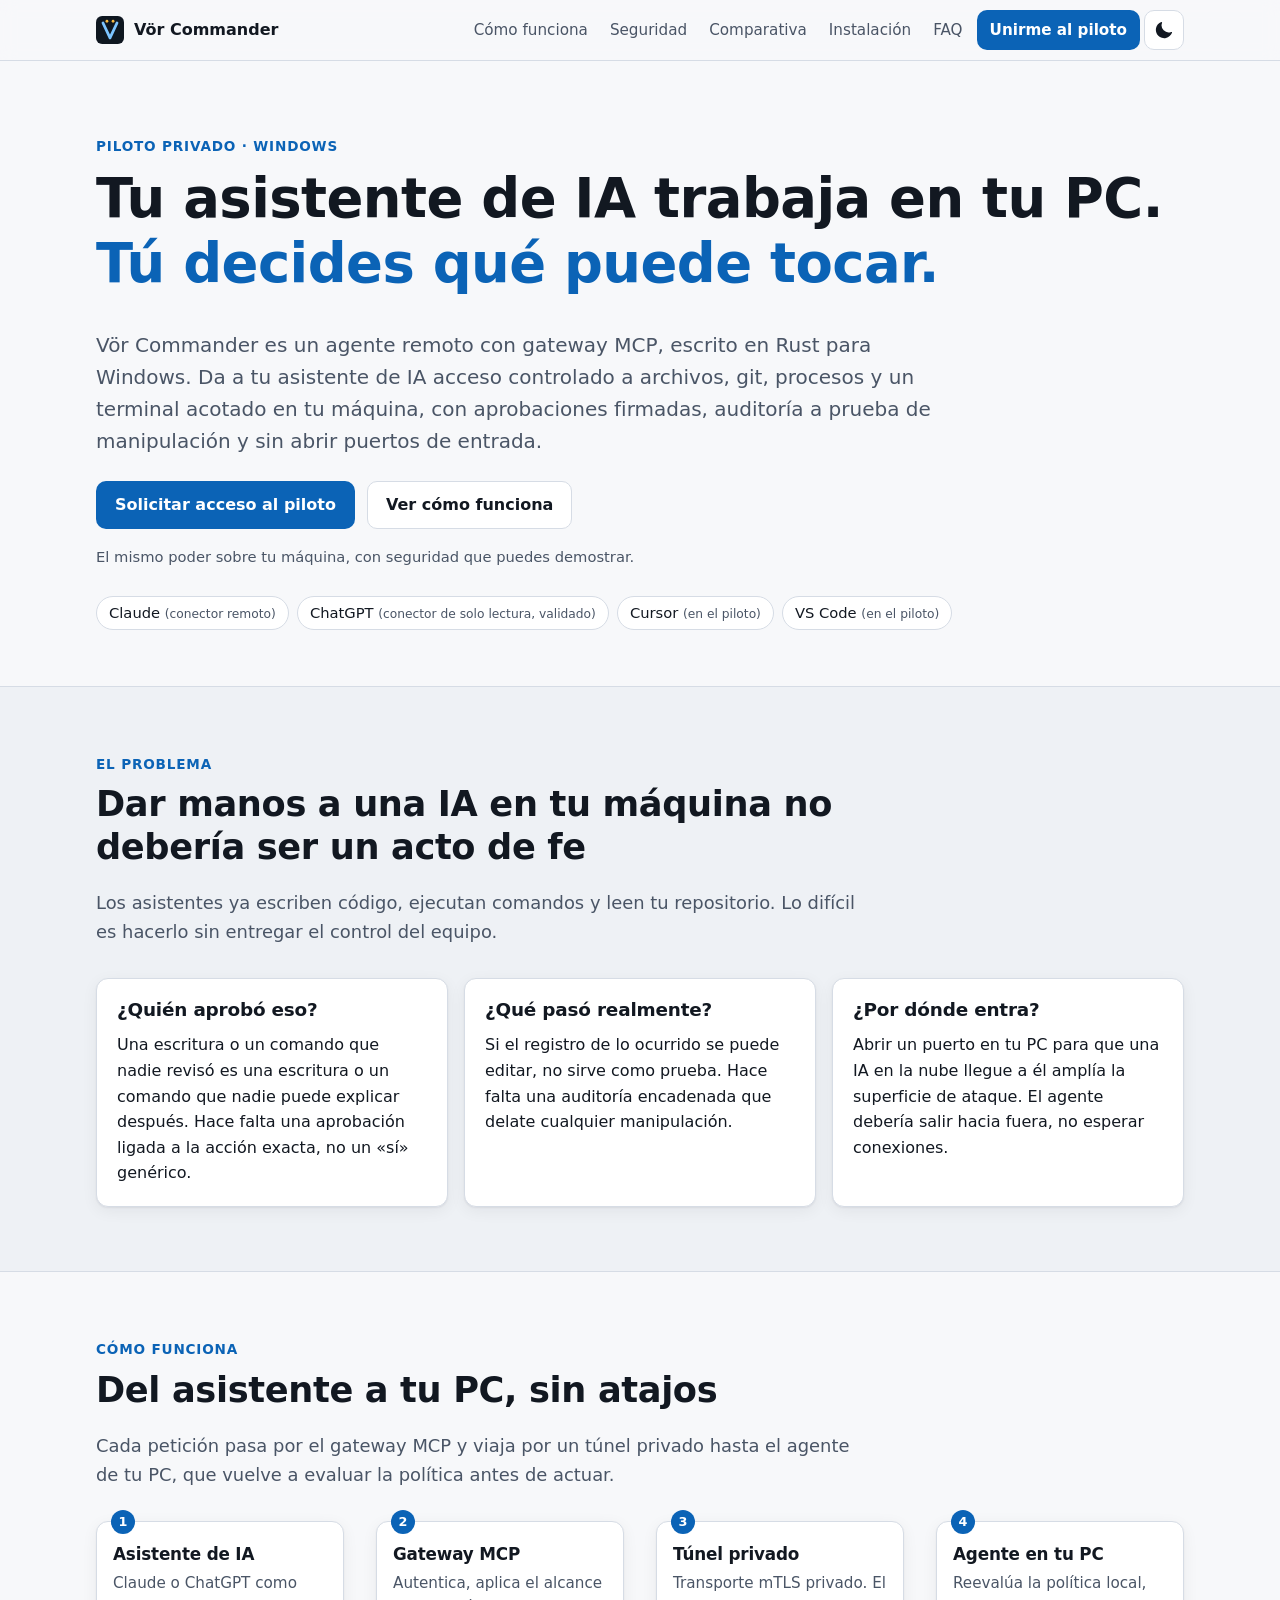
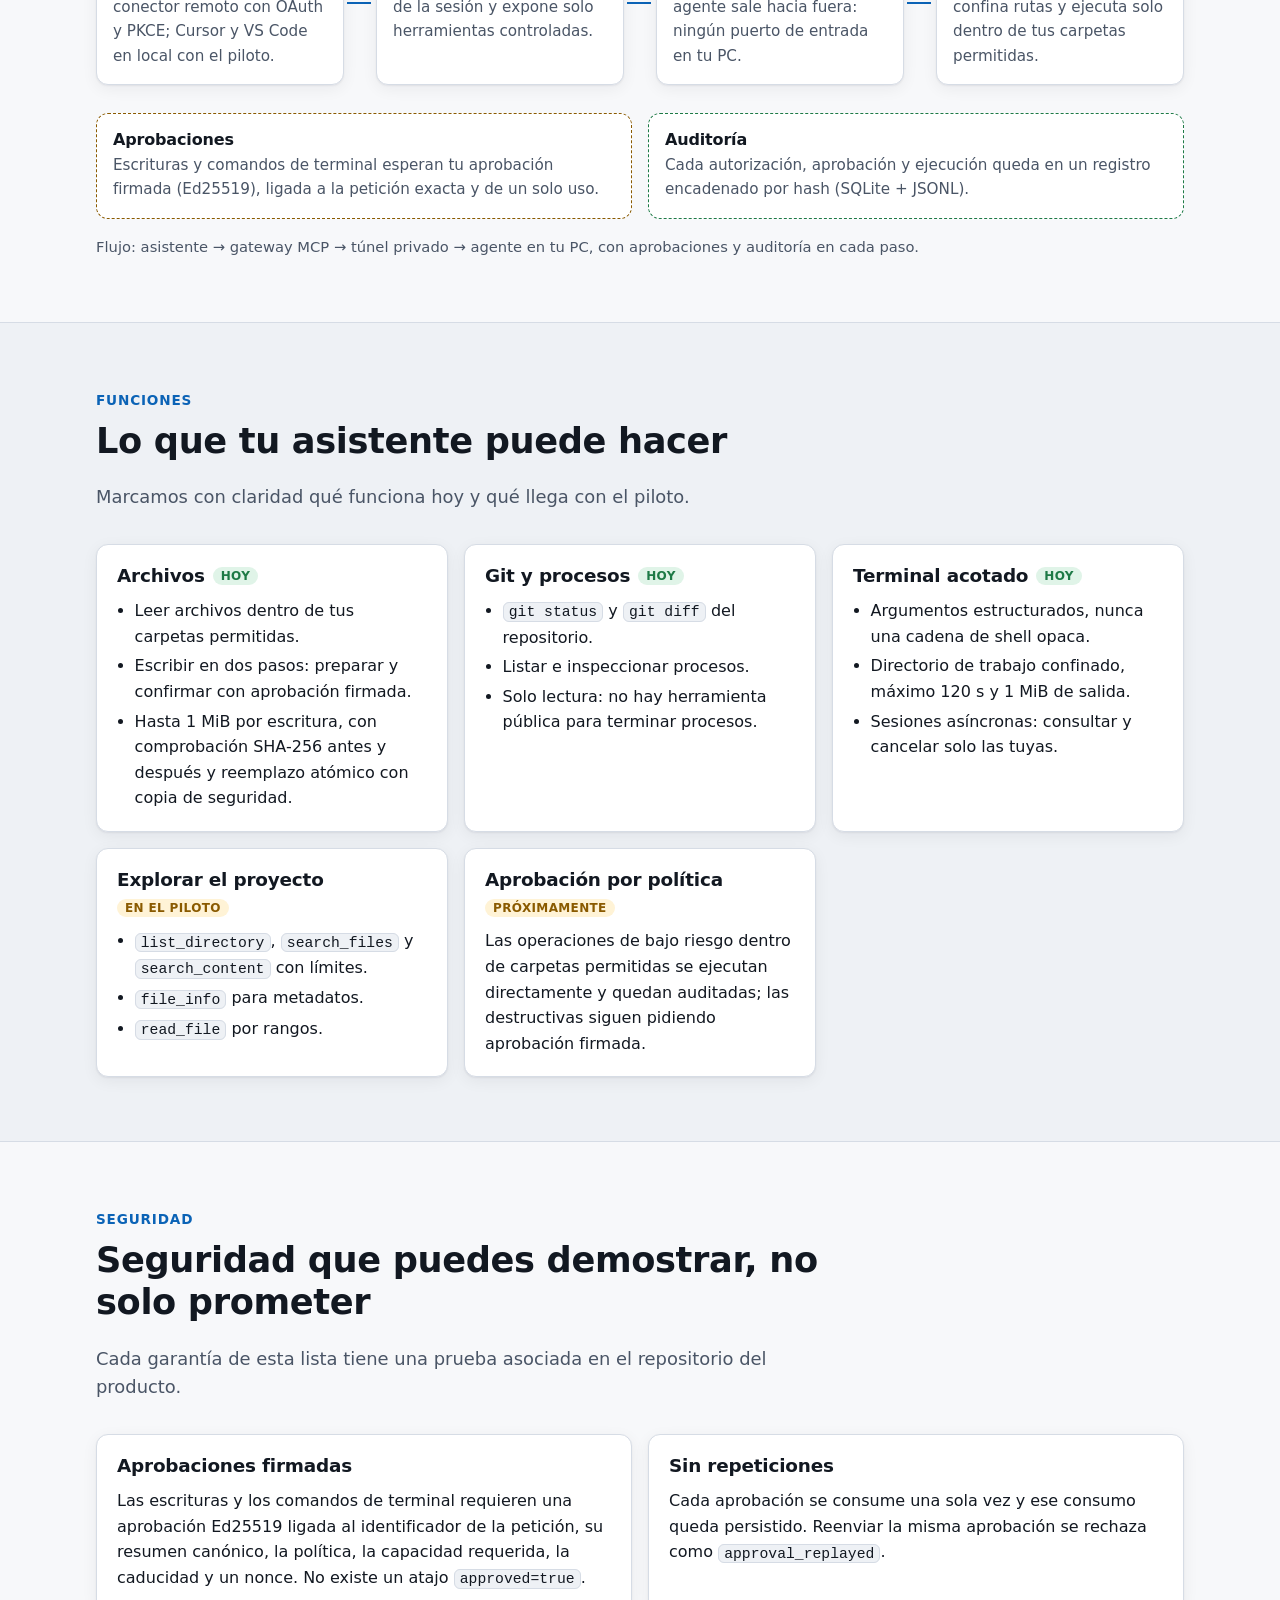
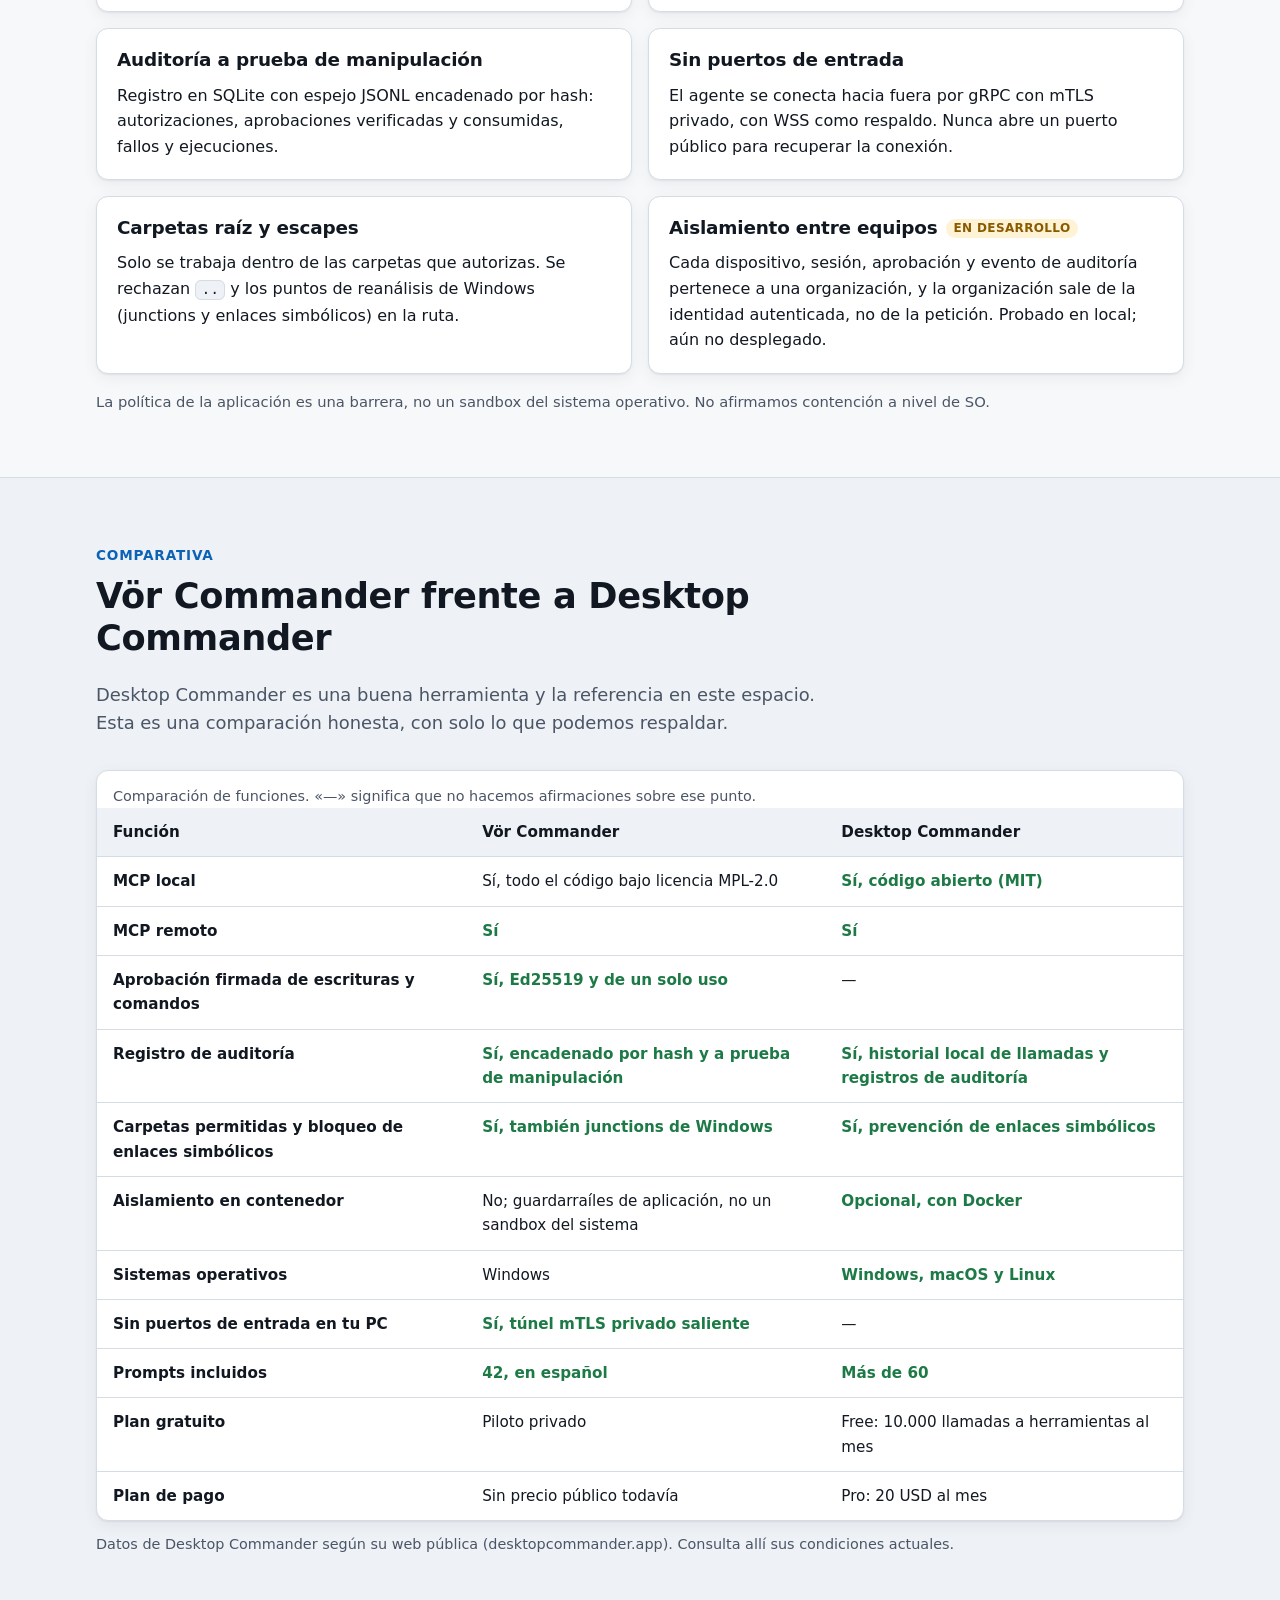
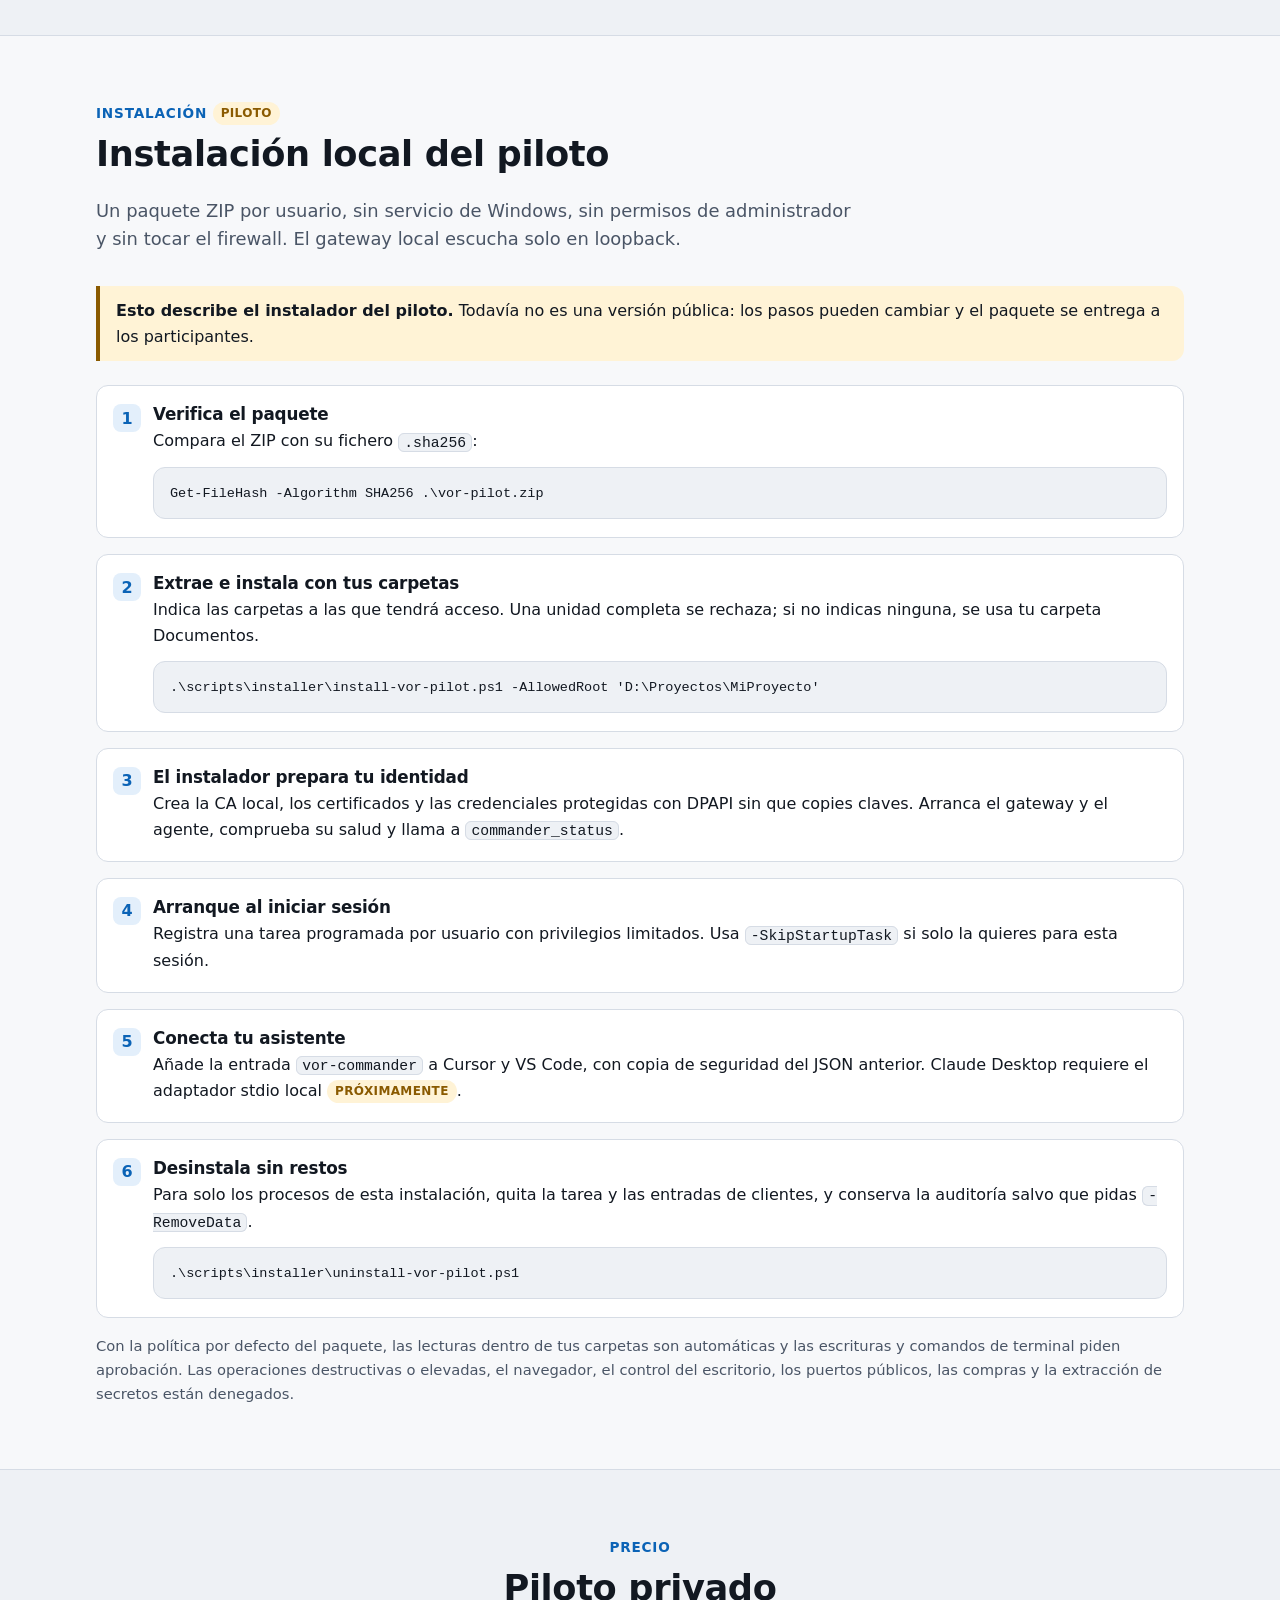
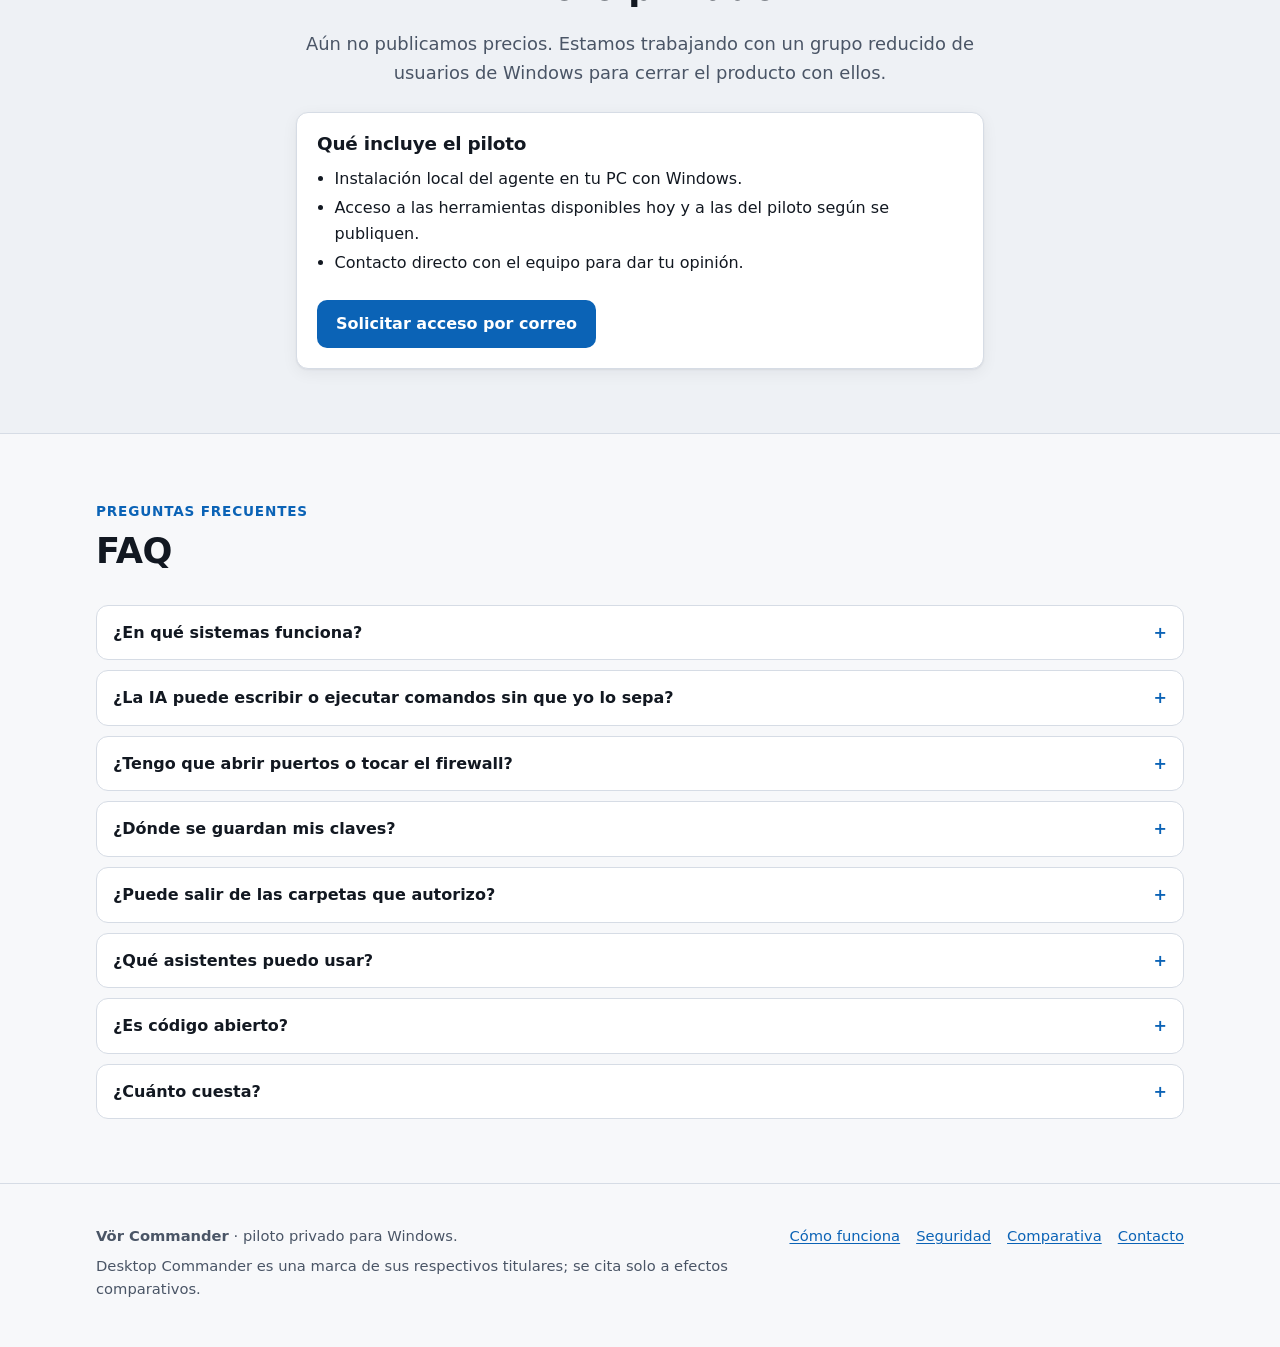
==== commit 7b34ac7f: "site: comparativa con Desktop Commander actualizada al 25-sep Verificada contra su web, su README y " ====
--- a/site/index.html
+++ b/site/index.html
@@ -242,7 +242,7 @@
               <tr>
                 <th scope="row">MCP local</th>
                 <td>Sí, todo el código bajo licencia MPL-2.0</td>
-                <td class="yes">Sí, código abierto</td>
+                <td class="yes">Sí, código abierto (MIT)</td>
               </tr>
               <tr>
                 <th scope="row">MCP remoto</th>
@@ -255,9 +255,24 @@
                 <td>—</td>
               </tr>
               <tr>
-                <th scope="row">Auditoría encadenada por hash</th>
-                <td class="yes">Sí</td>
-                <td>—</td>
+                <th scope="row">Registro de auditoría</th>
+                <td class="yes">Sí, encadenado por hash y a prueba de manipulación</td>
+                <td class="yes">Sí, historial local de llamadas y registros de auditoría</td>
+              </tr>
+              <tr>
+                <th scope="row">Carpetas permitidas y bloqueo de enlaces simbólicos</th>
+                <td class="yes">Sí, también junctions de Windows</td>
+                <td class="yes">Sí, prevención de enlaces simbólicos</td>
+              </tr>
+              <tr>
+                <th scope="row">Aislamiento en contenedor</th>
+                <td>No; guardarraíles de aplicación, no un sandbox del sistema</td>
+                <td class="yes">Opcional, con Docker</td>
+              </tr>
+              <tr>
+                <th scope="row">Sistemas operativos</th>
+                <td>Windows</td>
+                <td class="yes">Windows, macOS y Linux</td>
               </tr>
               <tr>
                 <th scope="row">Sin puertos de entrada en tu PC</th>
@@ -266,7 +281,7 @@
               </tr>
               <tr>
                 <th scope="row">Prompts incluidos</th>
-                <td>—</td>
+                <td class="yes">42, en español</td>
                 <td class="yes">Más de 60</td>
               </tr>
               <tr>
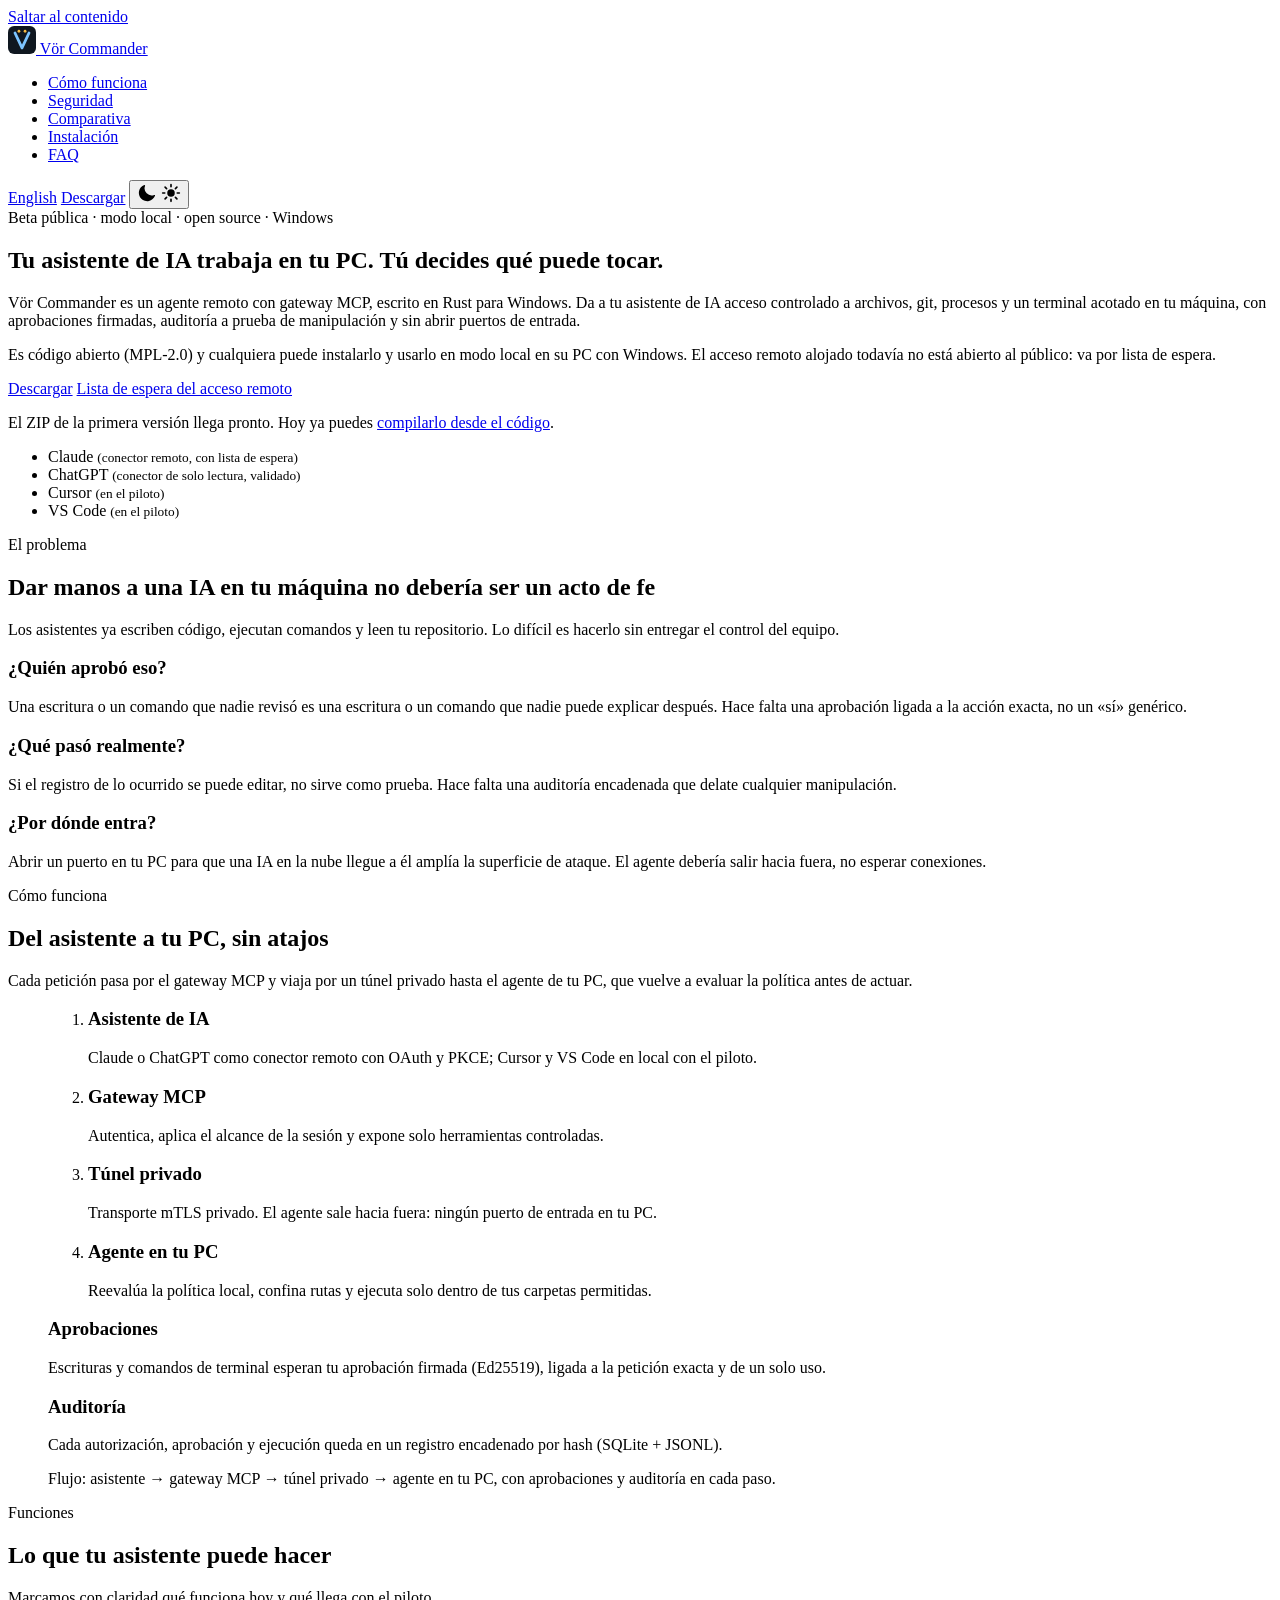
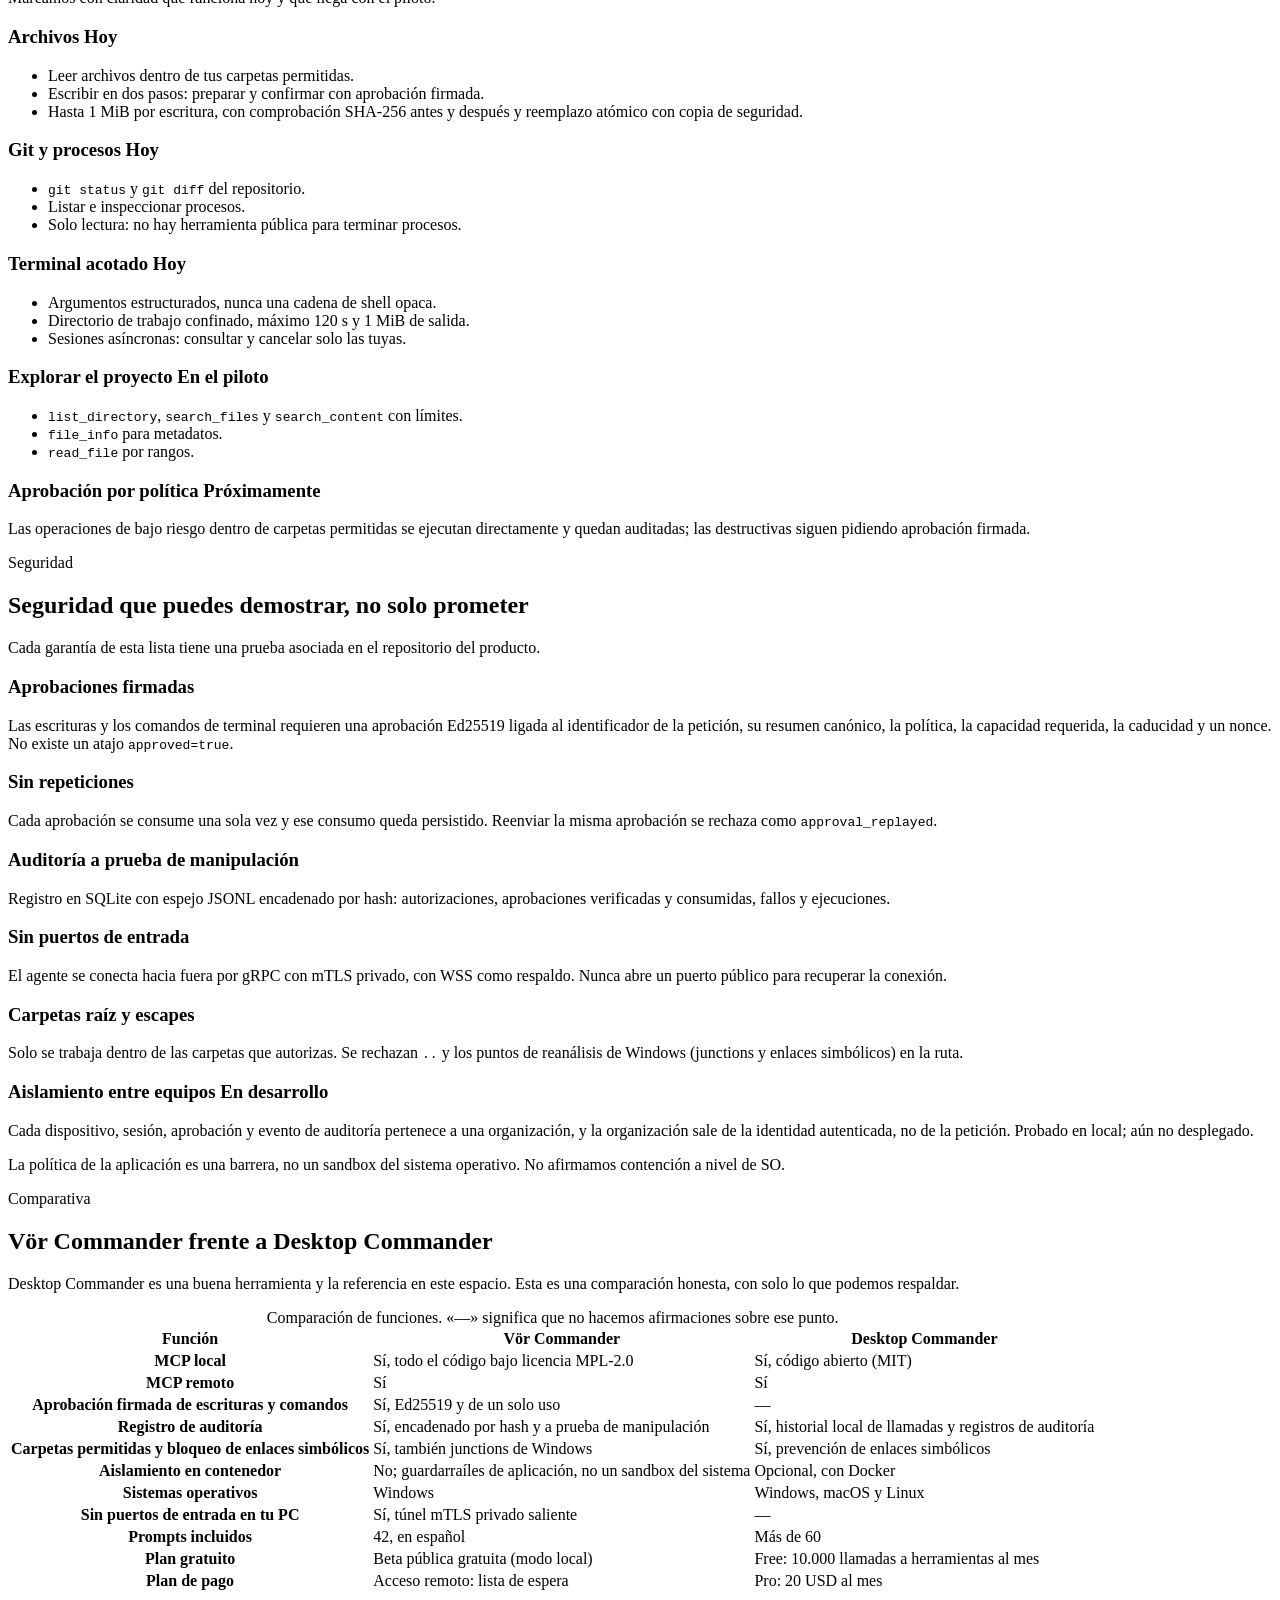
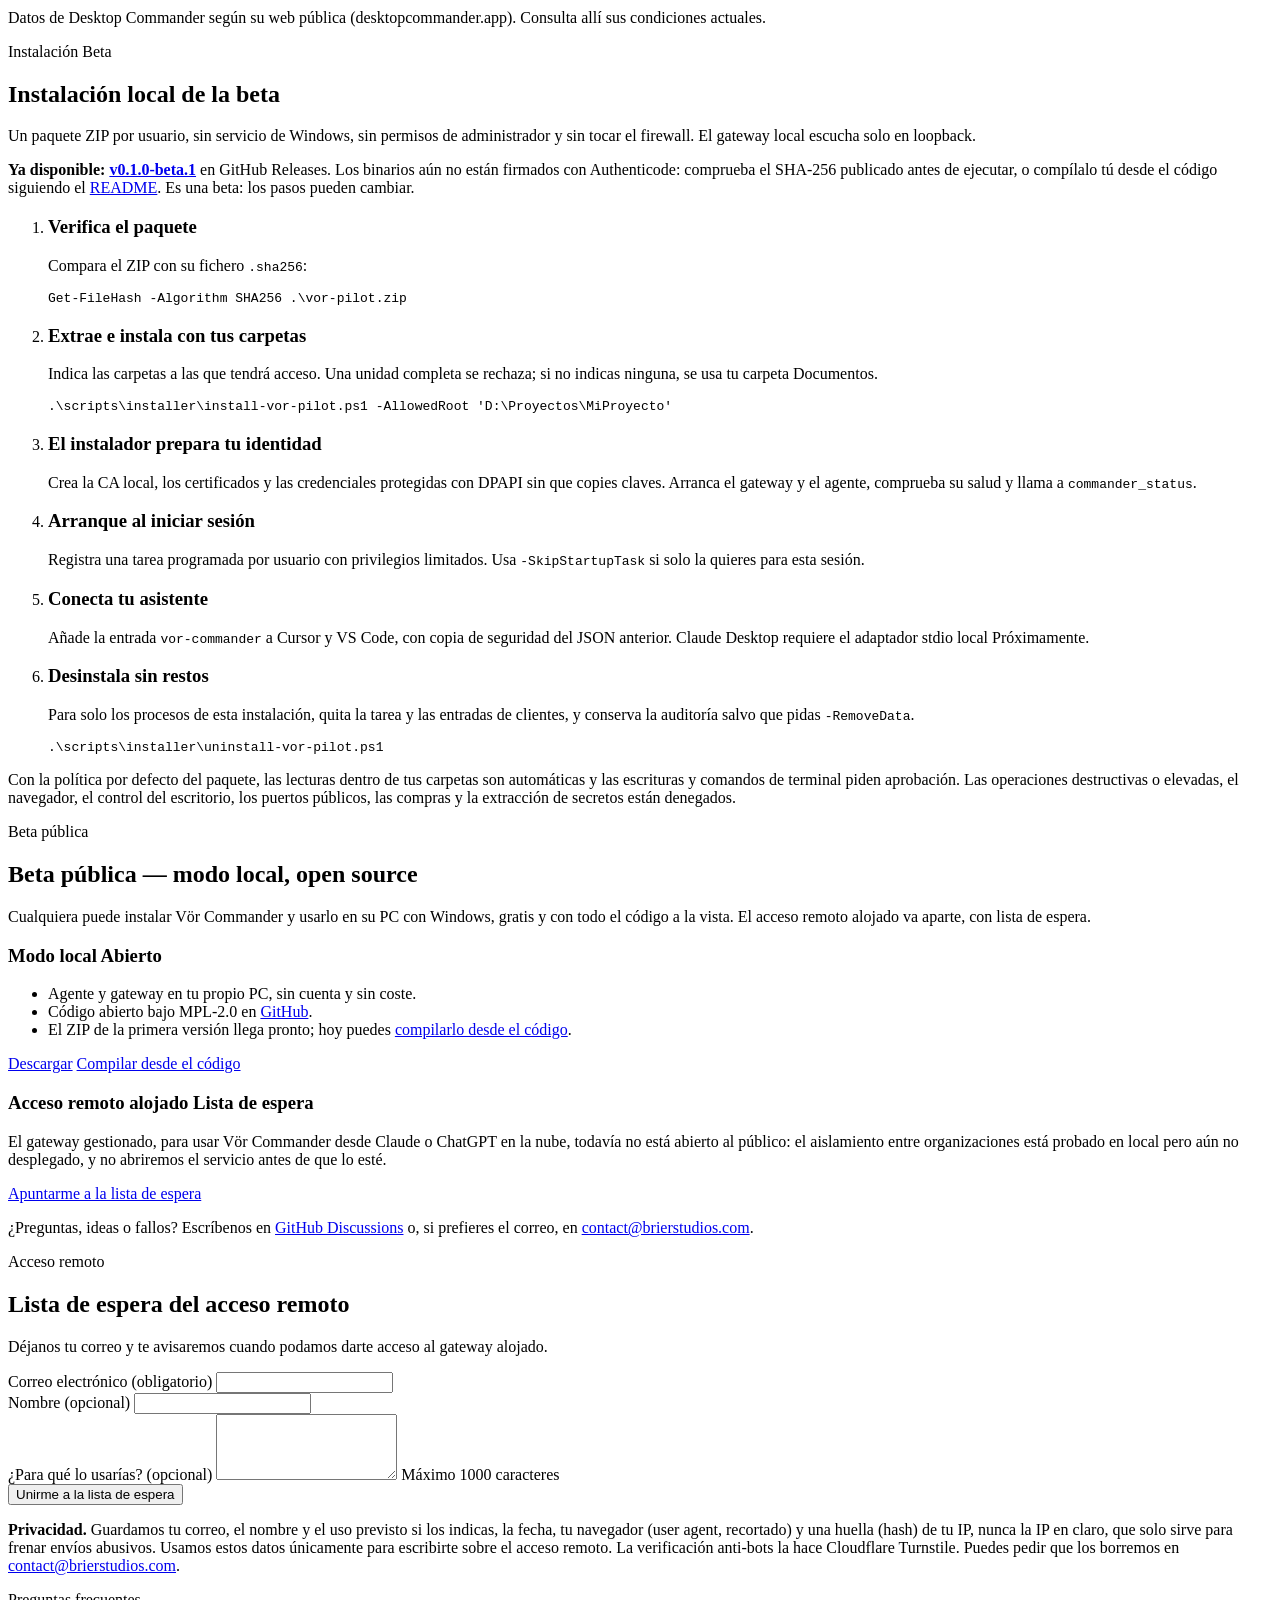
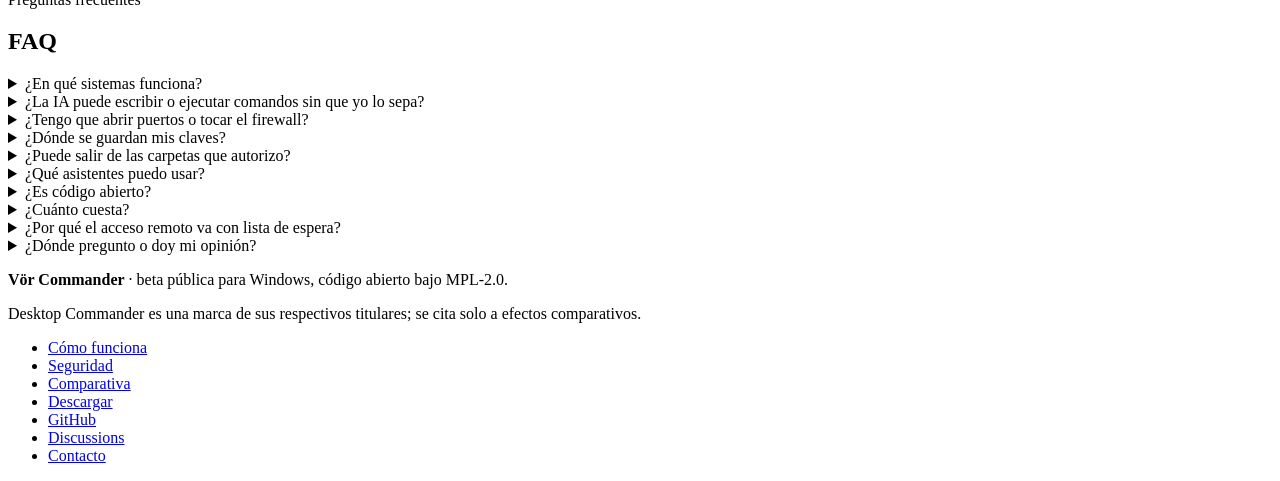
==== commit 5ceae53d: "Beta 2: escritura y terminal con aprobacion firmada, endurecimiento de seguridad y web en ingles - E" ====
--- a/site/index.html
+++ b/site/index.html
@@ -3,19 +3,26 @@
 <head>
   <meta charset="utf-8">
   <meta name="viewport" content="width=device-width, initial-scale=1">
-  <title>Vör Commander — piloto privado</title>
-  <meta name="description" content="Vör Commander da a tu asistente de IA acceso controlado a archivos, git, procesos y un terminal acotado en tu PC con Windows, con aprobaciones firmadas, auditoría a prueba de manipulación y sin puertos abiertos.">
+  <title>Vör Commander — beta pública, open source</title>
+  <meta name="description" content="Vör Commander da a tu asistente de IA acceso controlado a archivos, git, procesos y un terminal acotado en tu PC con Windows, con aprobaciones firmadas, auditoría a prueba de manipulación y sin puertos abiertos. Beta pública en modo local, código abierto bajo MPL-2.0.">
   <meta name="color-scheme" content="light dark">
   <meta name="theme-color" content="#f7f8fa" media="(prefers-color-scheme: light)">
   <meta name="theme-color" content="#0c1117" media="(prefers-color-scheme: dark)">
   <meta property="og:type" content="website">
-  <meta property="og:title" content="Vör Commander — piloto privado">
+  <meta property="og:title" content="Vör Commander — beta pública, open source">
   <meta property="og:description" content="El mismo poder sobre tu máquina, con seguridad que puedes demostrar: aprobaciones firmadas, auditoría y sin puertos abiertos.">
   <meta property="og:locale" content="es_ES">
-  <link rel="icon" href="assets/favicon.svg" type="image/svg+xml">
-  <link rel="stylesheet" href="assets/styles.css">
-  <script src="assets/theme-init.js"></script>
-  <script src="assets/main.js" defer></script>
+  <meta property="og:locale:alternate" content="en_US">
+  <link rel="alternate" hreflang="es" href="https://vorcommander.app/">
+  <link rel="alternate" hreflang="en" href="https://vorcommander.app/en/">
+  <link rel="alternate" hreflang="x-default" href="https://vorcommander.app/">
+  <link rel="icon" href="/assets/favicon.svg" type="image/svg+xml">
+  <link rel="stylesheet" href="/assets/styles.css">
+  <script src="/assets/theme-init.js"></script>
+  <script src="/assets/main.js" defer></script>
+  <script src="/assets/waitlist.js" defer></script>
+  <script src="/assets/lang-switch.js" defer></script>
+  <script src="https://challenges.cloudflare.com/turnstile/v0/api.js" async defer></script>
 </head>
 <body>
   <a class="skip-link" href="#main">Saltar al contenido</a>
@@ -34,8 +41,9 @@
           <li><a href="#instalacion">Instalación</a></li>
           <li><a href="#faq">FAQ</a></li>
         </ul>
-        <a class="btn btn-primary btn-sm header-cta" href="#precio">Unirme al piloto</a>
-        <button class="theme-toggle" id="theme-toggle" type="button" aria-label="Cambiar tema" aria-pressed="false">
+        <a class="lang-switch" href="/en/" hreflang="en" lang="en">English</a>
+        <a class="btn btn-primary btn-sm header-cta" href="#beta">Descargar</a>
+        <button class="theme-toggle" id="theme-toggle" type="button" aria-label="Cambiar tema" aria-pressed="false" data-label-to-light="Cambiar a tema claro" data-label-to-dark="Cambiar a tema oscuro">
           <svg class="icon-moon" viewBox="0 0 24 24" width="20" height="20" aria-hidden="true" focusable="false"><path fill="currentColor" d="M20.7 14.3A8.5 8.5 0 0 1 9.7 3.3a.75.75 0 0 0-.98-.9A10 10 0 1 0 21.6 15.3a.75.75 0 0 0-.9-1z"/></svg>
           <svg class="icon-sun" viewBox="0 0 24 24" width="20" height="20" aria-hidden="true" focusable="false"><circle cx="12" cy="12" r="4.5" fill="currentColor"/><g stroke="currentColor" stroke-width="2" stroke-linecap="round"><path d="M12 2v2.5M12 19.5V22M2 12h2.5M19.5 12H22M4.9 4.9l1.8 1.8M17.3 17.3l1.8 1.8M4.9 19.1l1.8-1.8M17.3 6.7l1.8-1.8"/></g></svg>
         </button>
@@ -48,16 +56,17 @@
     <!-- Hero -->
     <section class="hero" id="top" aria-labelledby="hero-title">
       <div class="wrap">
-        <span class="eyebrow">Piloto privado · Windows</span>
+        <span class="eyebrow">Beta pública · modo local · open source · Windows</span>
         <h1 id="hero-title">Tu asistente de IA trabaja en tu PC. <span>Tú decides qué puede tocar.</span></h1>
         <p class="lead">Vör Commander es un agente remoto con gateway MCP, escrito en Rust para Windows. Da a tu asistente de IA acceso controlado a archivos, git, procesos y un terminal acotado en tu máquina, con aprobaciones firmadas, auditoría a prueba de manipulación y sin abrir puertos de entrada.</p>
+        <p class="lead">Es código abierto (MPL-2.0) y cualquiera puede instalarlo y usarlo en modo local en su PC con Windows. El acceso remoto alojado todavía no está abierto al público: va por lista de espera.</p>
         <div class="hero-actions">
-          <a class="btn btn-primary" href="#precio">Solicitar acceso al piloto</a>
-          <a class="btn btn-ghost" href="#como-funciona">Ver cómo funciona</a>
-        </div>
-        <p class="hero-note">El mismo poder sobre tu máquina, con seguridad que puedes demostrar.</p>
+          <a class="btn btn-primary" href="https://github.com/BrierAinz/vor-commander/releases">Descargar</a>
+          <a class="btn btn-ghost" href="#lista-espera">Lista de espera del acceso remoto</a>
+        </div>
+        <p class="hero-note">El ZIP de la primera versión llega pronto. Hoy ya puedes <a href="https://github.com/BrierAinz/vor-commander#readme">compilarlo desde el código</a>.</p>
         <ul class="clients" aria-label="Asistentes compatibles">
-          <li>Claude <small>(conector remoto)</small></li>
+          <li>Claude <small>(conector remoto, con lista de espera)</small></li>
           <li>ChatGPT <small>(conector de solo lectura, validado)</small></li>
           <li>Cursor <small>(en el piloto)</small></li>
           <li>VS Code <small>(en el piloto)</small></li>
@@ -286,12 +295,12 @@
               </tr>
               <tr>
                 <th scope="row">Plan gratuito</th>
-                <td>Piloto privado</td>
+                <td>Beta pública gratuita (modo local)</td>
                 <td>Free: 10.000 llamadas a herramientas al mes</td>
               </tr>
               <tr>
                 <th scope="row">Plan de pago</th>
-                <td>Sin precio público todavía</td>
+                <td>Acceso remoto: lista de espera</td>
                 <td>Pro: 20 USD al mes</td>
               </tr>
             </tbody>
@@ -305,12 +314,12 @@
     <section id="instalacion" aria-labelledby="instalacion-title">
       <div class="wrap">
         <div class="section-head">
-          <span class="eyebrow">Instalación <span class="tag tag-soon">Piloto</span></span>
-          <h2 id="instalacion-title">Instalación local del piloto</h2>
+          <span class="eyebrow">Instalación <span class="tag tag-soon">Beta</span></span>
+          <h2 id="instalacion-title">Instalación local de la beta</h2>
           <p class="lead">Un paquete ZIP por usuario, sin servicio de Windows, sin permisos de administrador y sin tocar el firewall. El gateway local escucha solo en loopback.</p>
         </div>
         <div class="callout" role="note">
-          <p><strong>Esto describe el instalador del piloto.</strong> Todavía no es una versión pública: los pasos pueden cambiar y el paquete se entrega a los participantes.</p>
+          <p><strong>Ya disponible: <a href="https://github.com/BrierAinz/vor-commander/releases/tag/v0.1.0-beta.1">v0.1.0-beta.1</a></strong> en GitHub Releases. Los binarios aún no están firmados con Authenticode: comprueba el SHA-256 publicado antes de ejecutar, o compílalo tú desde el código siguiendo el <a href="https://github.com/BrierAinz/vor-commander#readme">README</a>. Es una beta: los pasos pueden cambiar.</p>
         </div>
         <ol class="steps">
           <li>
@@ -345,21 +354,73 @@
       </div>
     </section>
 
-    <!-- Precio -->
-    <section class="alt" id="precio" aria-labelledby="precio-title">
-      <div class="wrap pricing">
-        <span class="eyebrow">Precio</span>
-        <h2 id="precio-title">Piloto privado</h2>
-        <p class="lead lead-center">Aún no publicamos precios. Estamos trabajando con un grupo reducido de usuarios de Windows para cerrar el producto con ellos.</p>
-        <div class="card">
-          <h3>Qué incluye el piloto</h3>
-          <ul>
-            <li>Instalación local del agente en tu PC con Windows.</li>
-            <li>Acceso a las herramientas disponibles hoy y a las del piloto según se publiquen.</li>
-            <li>Contacto directo con el equipo para dar tu opinión.</li>
-          </ul>
-          <a class="btn btn-primary" href="mailto:contact@brierstudios.com?subject=Piloto%20V%C3%B6r%20Commander">Solicitar acceso por correo</a>
-        </div>
+    <!-- Beta pública -->
+    <section class="alt" id="beta" aria-labelledby="beta-title">
+      <div class="wrap">
+        <div class="section-head">
+          <span class="eyebrow">Beta pública</span>
+          <h2 id="beta-title">Beta pública — modo local, open source</h2>
+          <p class="lead">Cualquiera puede instalar Vör Commander y usarlo en su PC con Windows, gratis y con todo el código a la vista. El acceso remoto alojado va aparte, con lista de espera.</p>
+        </div>
+        <div class="grid grid-2">
+          <div class="card">
+            <h3>Modo local <span class="tag tag-live">Abierto</span></h3>
+            <ul>
+              <li>Agente y gateway en tu propio PC, sin cuenta y sin coste.</li>
+              <li>Código abierto bajo MPL-2.0 en <a href="https://github.com/BrierAinz/vor-commander">GitHub</a>.</li>
+              <li>El ZIP de la primera versión llega pronto; hoy puedes <a href="https://github.com/BrierAinz/vor-commander#readme">compilarlo desde el código</a>.</li>
+            </ul>
+            <div class="card-actions">
+              <a class="btn btn-primary" href="https://github.com/BrierAinz/vor-commander/releases">Descargar</a>
+              <a class="btn btn-ghost" href="https://github.com/BrierAinz/vor-commander#readme">Compilar desde el código</a>
+            </div>
+          </div>
+          <div class="card">
+            <h3>Acceso remoto alojado <span class="tag tag-soon">Lista de espera</span></h3>
+            <p>El gateway gestionado, para usar Vör Commander desde Claude o ChatGPT en la nube, todavía no está abierto al público: el aislamiento entre organizaciones está probado en local pero aún no desplegado, y no abriremos el servicio antes de que lo esté.</p>
+            <div class="card-actions">
+              <a class="btn btn-ghost" href="#lista-espera">Apuntarme a la lista de espera</a>
+            </div>
+          </div>
+        </div>
+        <p class="note">¿Preguntas, ideas o fallos? Escríbenos en <a href="https://github.com/BrierAinz/vor-commander/discussions">GitHub Discussions</a> o, si prefieres el correo, en <a href="mailto:contact@brierstudios.com">contact@brierstudios.com</a>.</p>
+      </div>
+    </section>
+
+    <!-- Lista de espera -->
+    <section id="lista-espera" aria-labelledby="lista-espera-title">
+      <div class="wrap waitlist">
+        <div class="section-head">
+          <span class="eyebrow">Acceso remoto</span>
+          <h2 id="lista-espera-title">Lista de espera del acceso remoto</h2>
+          <p class="lead">Déjanos tu correo y te avisaremos cuando podamos darte acceso al gateway alojado.</p>
+        </div>
+        <form class="card waitlist-card" id="waitlist-form" action="/api/waitlist" method="post"
+              data-msg-turnstile-pending="Espera a que termine la verificación anti-bots e inténtalo de nuevo."
+              data-msg-sending="Enviando…"
+              data-msg-bad-response="Respuesta inesperada del servidor. Inténtalo más tarde."
+              data-msg-unexpected="Error inesperado."
+              data-msg-network="No hay conexión con el servidor. Inténtalo de nuevo o escríbenos a contact@brierstudios.com.">
+          <input type="hidden" name="lang" value="es">
+          <div class="field">
+            <label for="wl-email">Correo electrónico <span class="field-req">(obligatorio)</span></label>
+            <input id="wl-email" name="email" type="email" required maxlength="254" autocomplete="email" inputmode="email" spellcheck="false">
+          </div>
+          <div class="field">
+            <label for="wl-name">Nombre <span class="field-opt">(opcional)</span></label>
+            <input id="wl-name" name="name" type="text" maxlength="200" autocomplete="name">
+          </div>
+          <div class="field">
+            <label for="wl-use-case">¿Para qué lo usarías? <span class="field-opt">(opcional)</span></label>
+            <textarea id="wl-use-case" name="use_case" rows="4" maxlength="1000" aria-describedby="wl-use-case-count"></textarea>
+            <span class="field-hint" id="wl-use-case-count">Máximo 1000 caracteres</span>
+          </div>
+          <div class="cf-turnstile" data-sitekey="0x4AAAAAAFDNV7vMOq8tbebd" data-language="es" data-size="flexible"></div>
+          <noscript><p class="note">La verificación anti-bots necesita JavaScript. Si lo tienes desactivado, escríbenos a <a href="mailto:contact@brierstudios.com?subject=Lista%20de%20espera%20V%C3%B6r%20Commander">contact@brierstudios.com</a>.</p></noscript>
+          <button class="btn btn-primary" type="submit">Unirme a la lista de espera</button>
+          <p class="form-status" id="waitlist-status" role="status" aria-live="polite"></p>
+          <p class="privacy"><strong>Privacidad.</strong> Guardamos tu correo, el nombre y el uso previsto si los indicas, la fecha, tu navegador (user agent, recortado) y una huella (hash) de tu IP, nunca la IP en claro, que solo sirve para frenar envíos abusivos. Usamos estos datos únicamente para escribirte sobre el acceso remoto. La verificación anti-bots la hace Cloudflare Turnstile. Puedes pedir que los borremos en <a href="mailto:contact@brierstudios.com">contact@brierstudios.com</a>.</p>
+        </form>
       </div>
     </section>
 
@@ -373,7 +434,7 @@
         <div class="faq">
           <details>
             <summary>¿En qué sistemas funciona?</summary>
-            <div><p>El agente está escrito en Rust y el piloto es para Windows. La aprobación interactiva del propietario hoy solo existe en Windows.</p></div>
+            <div><p>El agente está escrito en Rust y la beta es para Windows. La aprobación interactiva del propietario hoy solo existe en Windows.</p></div>
           </details>
           <details>
             <summary>¿La IA puede escribir o ejecutar comandos sin que yo lo sepa?</summary>
@@ -393,7 +454,7 @@
           </details>
           <details>
             <summary>¿Qué asistentes puedo usar?</summary>
-            <div><p>Hoy, Claude como conector remoto (OAuth) con todas las herramientas: lectura, git, procesos, escritura aprobada y terminal. ChatGPT: conector de solo lectura (validado). El instalador del piloto enlaza Cursor y VS Code automáticamente; para Claude Desktop en local llegará un adaptador stdio <span class="tag tag-soon">Próximamente</span>.</p></div>
+            <div><p>Hoy, Claude como conector remoto (OAuth) con todas las herramientas: lectura, git, procesos, escritura aprobada y terminal. ChatGPT: conector de solo lectura (validado). Ambos conectores remotos pasan por el gateway alojado, que de momento va por <a href="#lista-espera">lista de espera</a>. El instalador local enlaza Cursor y VS Code automáticamente; para Claude Desktop en local llegará un adaptador stdio <span class="tag tag-soon">Próximamente</span>.</p></div>
           </details>
           <details>
             <summary>¿Es código abierto?</summary>
@@ -401,7 +462,15 @@
           </details>
           <details>
             <summary>¿Cuánto cuesta?</summary>
-            <div><p>Durante el piloto privado no hay precio público. Escríbenos para participar.</p></div>
+            <div><p>La beta pública en modo local es gratuita. El acceso remoto alojado aún no tiene precio público: apúntate a la <a href="#lista-espera">lista de espera</a> y te escribiremos.</p></div>
+          </details>
+          <details>
+            <summary>¿Por qué el acceso remoto va con lista de espera?</summary>
+            <div><p>Porque el aislamiento entre organizaciones del gateway alojado está probado en local pero todavía no desplegado. Hasta que lo esté, no abrimos el servicio remoto al público. El modo local no depende de él y está abierto desde hoy.</p></div>
+          </details>
+          <details>
+            <summary>¿Dónde pregunto o doy mi opinión?</summary>
+            <div><p>En <a href="https://github.com/BrierAinz/vor-commander/discussions">GitHub Discussions</a>. Los fallos de seguridad, por la vía privada que indica <a href="https://github.com/BrierAinz/vor-commander/blob/main/SECURITY.md">SECURITY.md</a>. También puedes escribir a <a href="mailto:contact@brierstudios.com">contact@brierstudios.com</a>.</p></div>
           </details>
         </div>
       </div>
@@ -412,14 +481,17 @@
   <footer class="site-footer">
     <div class="wrap footer-inner">
       <div>
-        <p><strong>Vör Commander</strong> · piloto privado para Windows.</p>
+        <p><strong>Vör Commander</strong> · beta pública para Windows, código abierto bajo MPL-2.0.</p>
         <p>Desktop Commander es una marca de sus respectivos titulares; se cita solo a efectos comparativos.</p>
       </div>
       <ul class="footer-links" aria-label="Pie de página">
         <li><a href="#como-funciona">Cómo funciona</a></li>
         <li><a href="#seguridad">Seguridad</a></li>
         <li><a href="#comparativa">Comparativa</a></li>
-        <li><a href="#precio">Contacto</a></li>
+        <li><a href="#beta">Descargar</a></li>
+        <li><a href="https://github.com/BrierAinz/vor-commander">GitHub</a></li>
+        <li><a href="https://github.com/BrierAinz/vor-commander/discussions">Discussions</a></li>
+        <li><a href="mailto:contact@brierstudios.com">Contacto</a></li>
       </ul>
     </div>
   </footer>
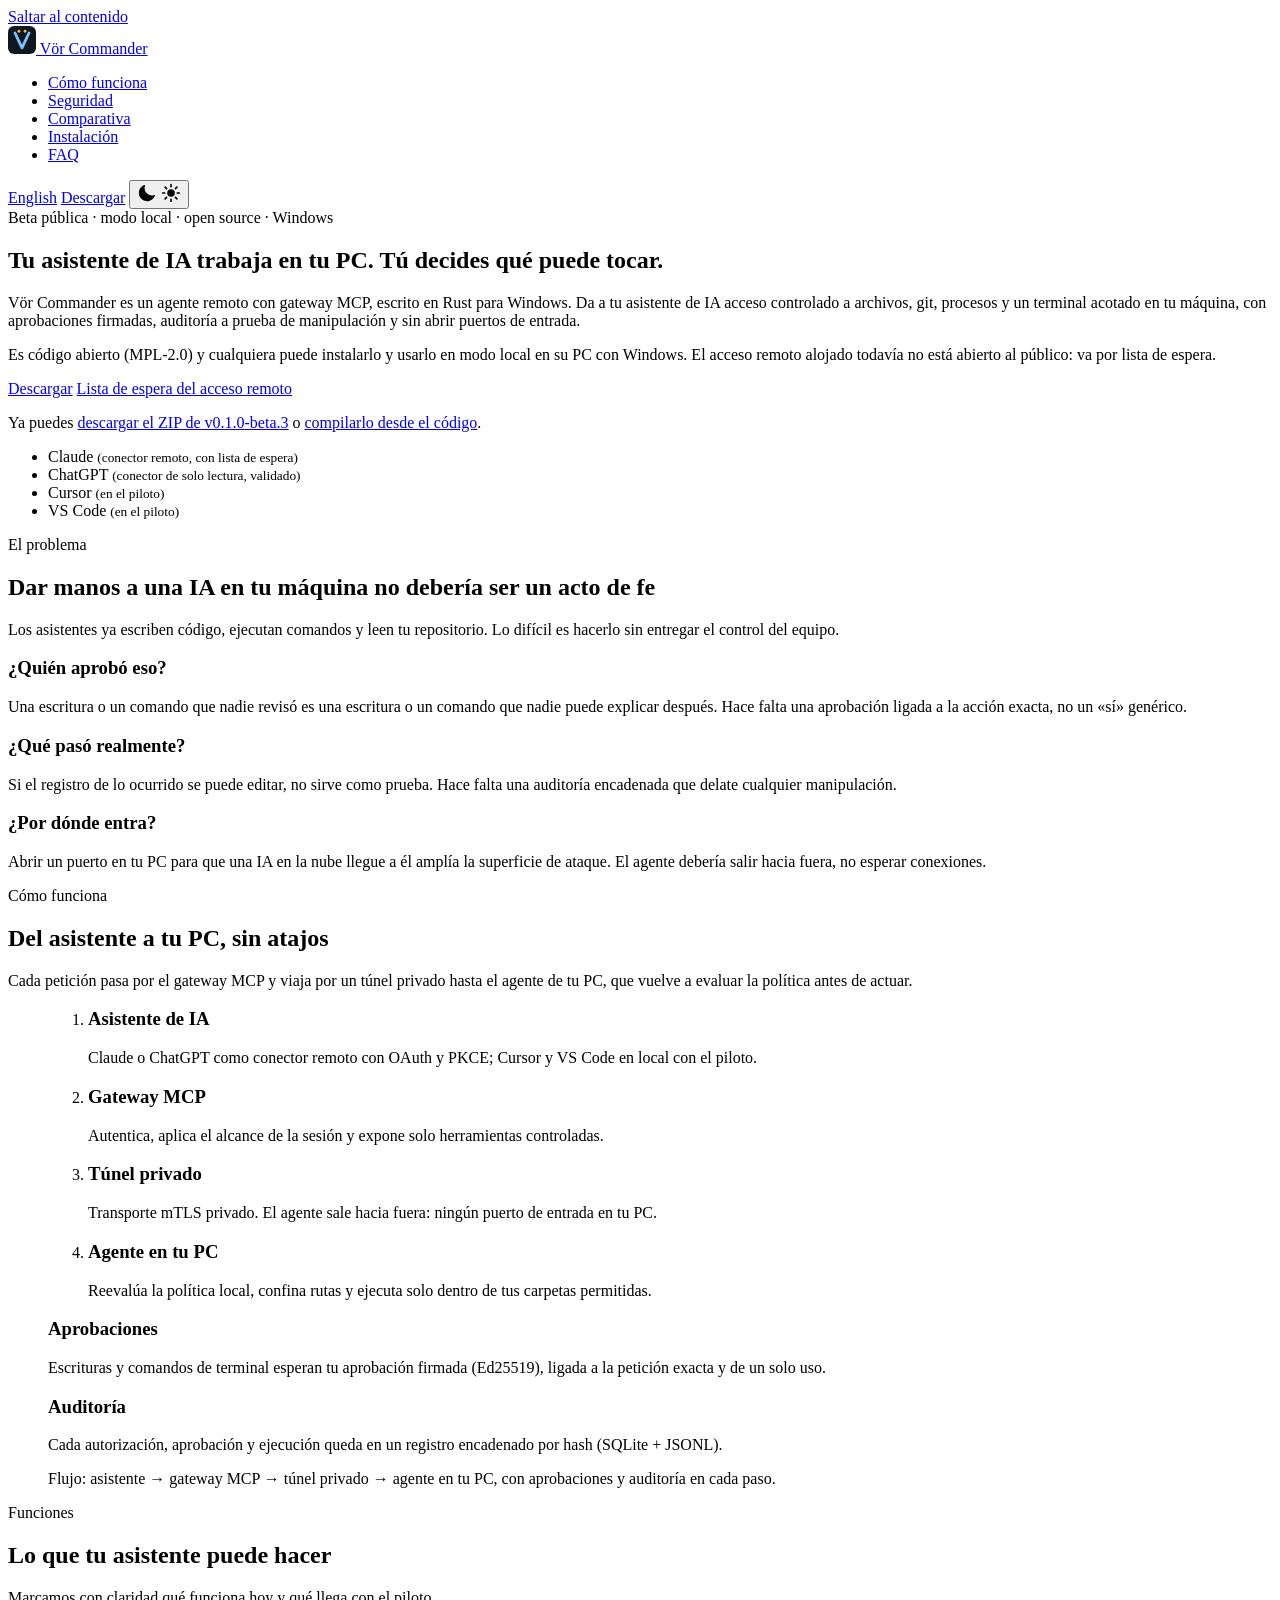
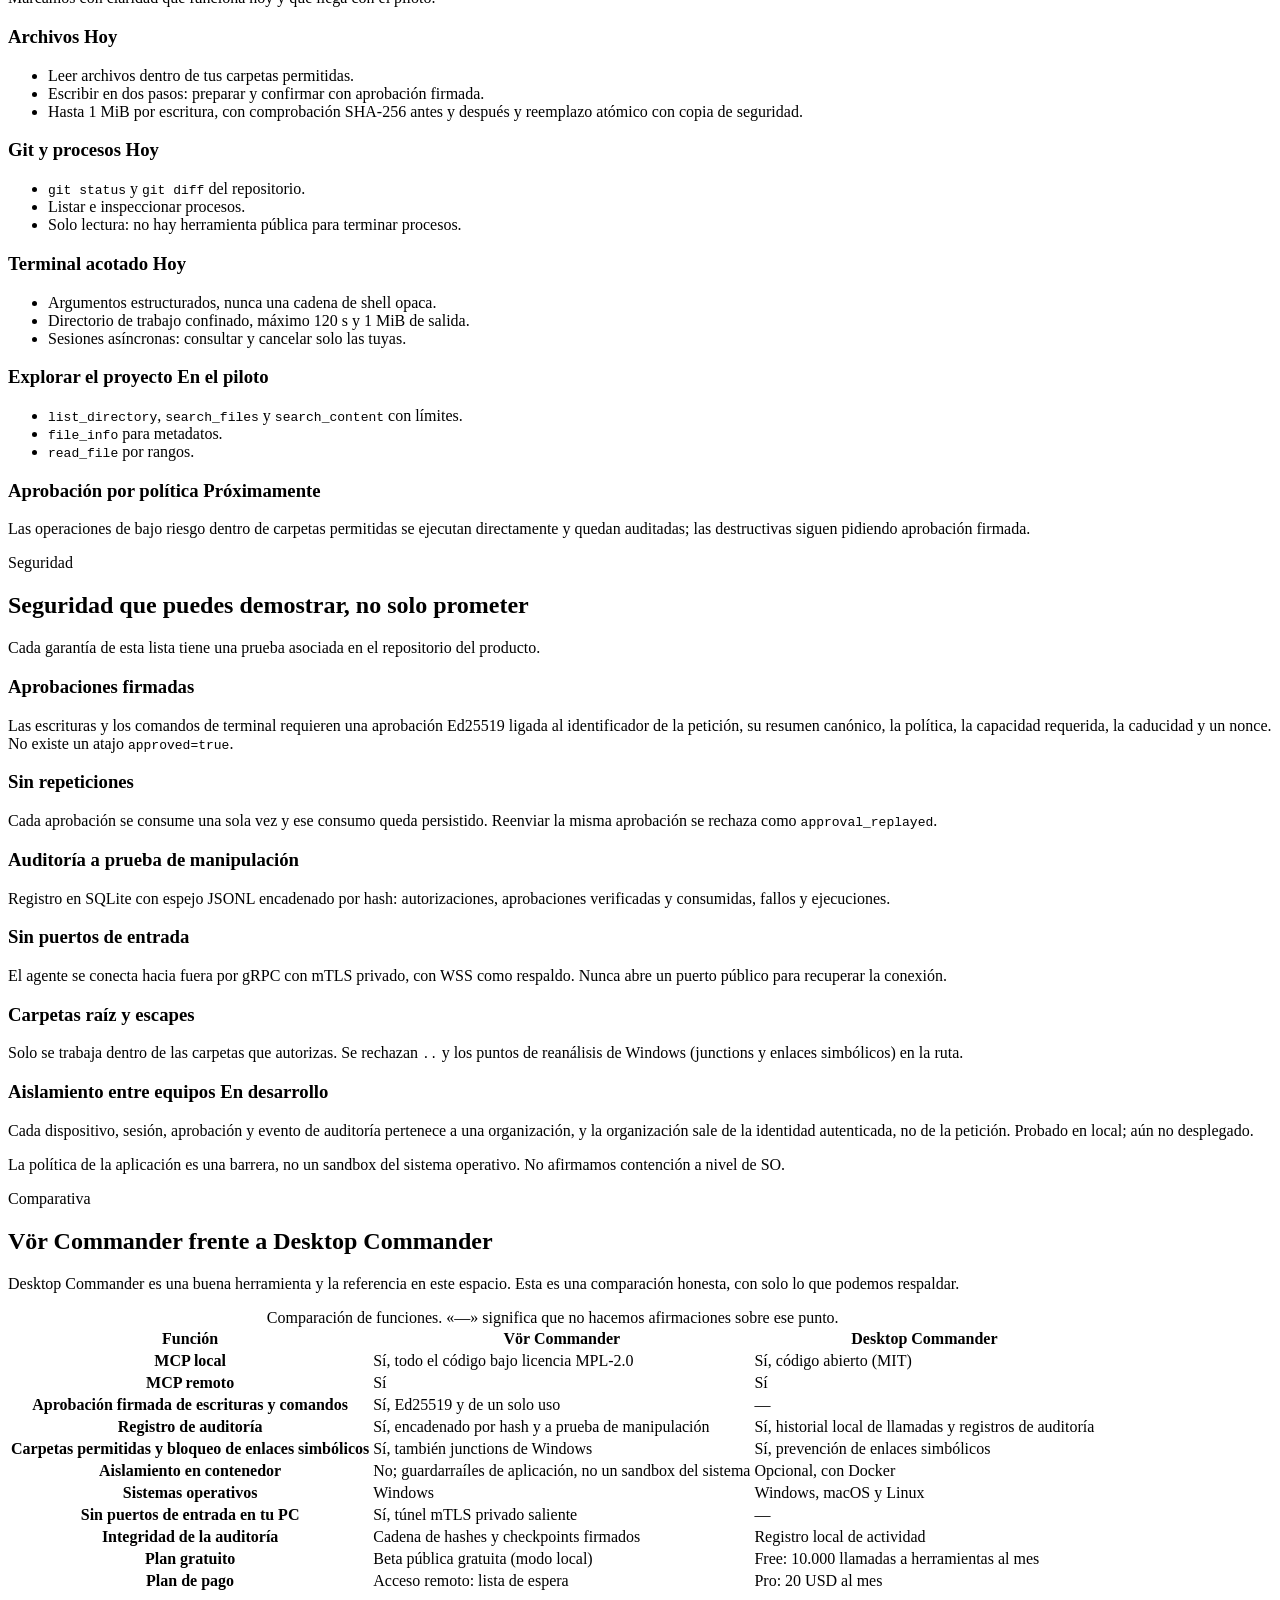
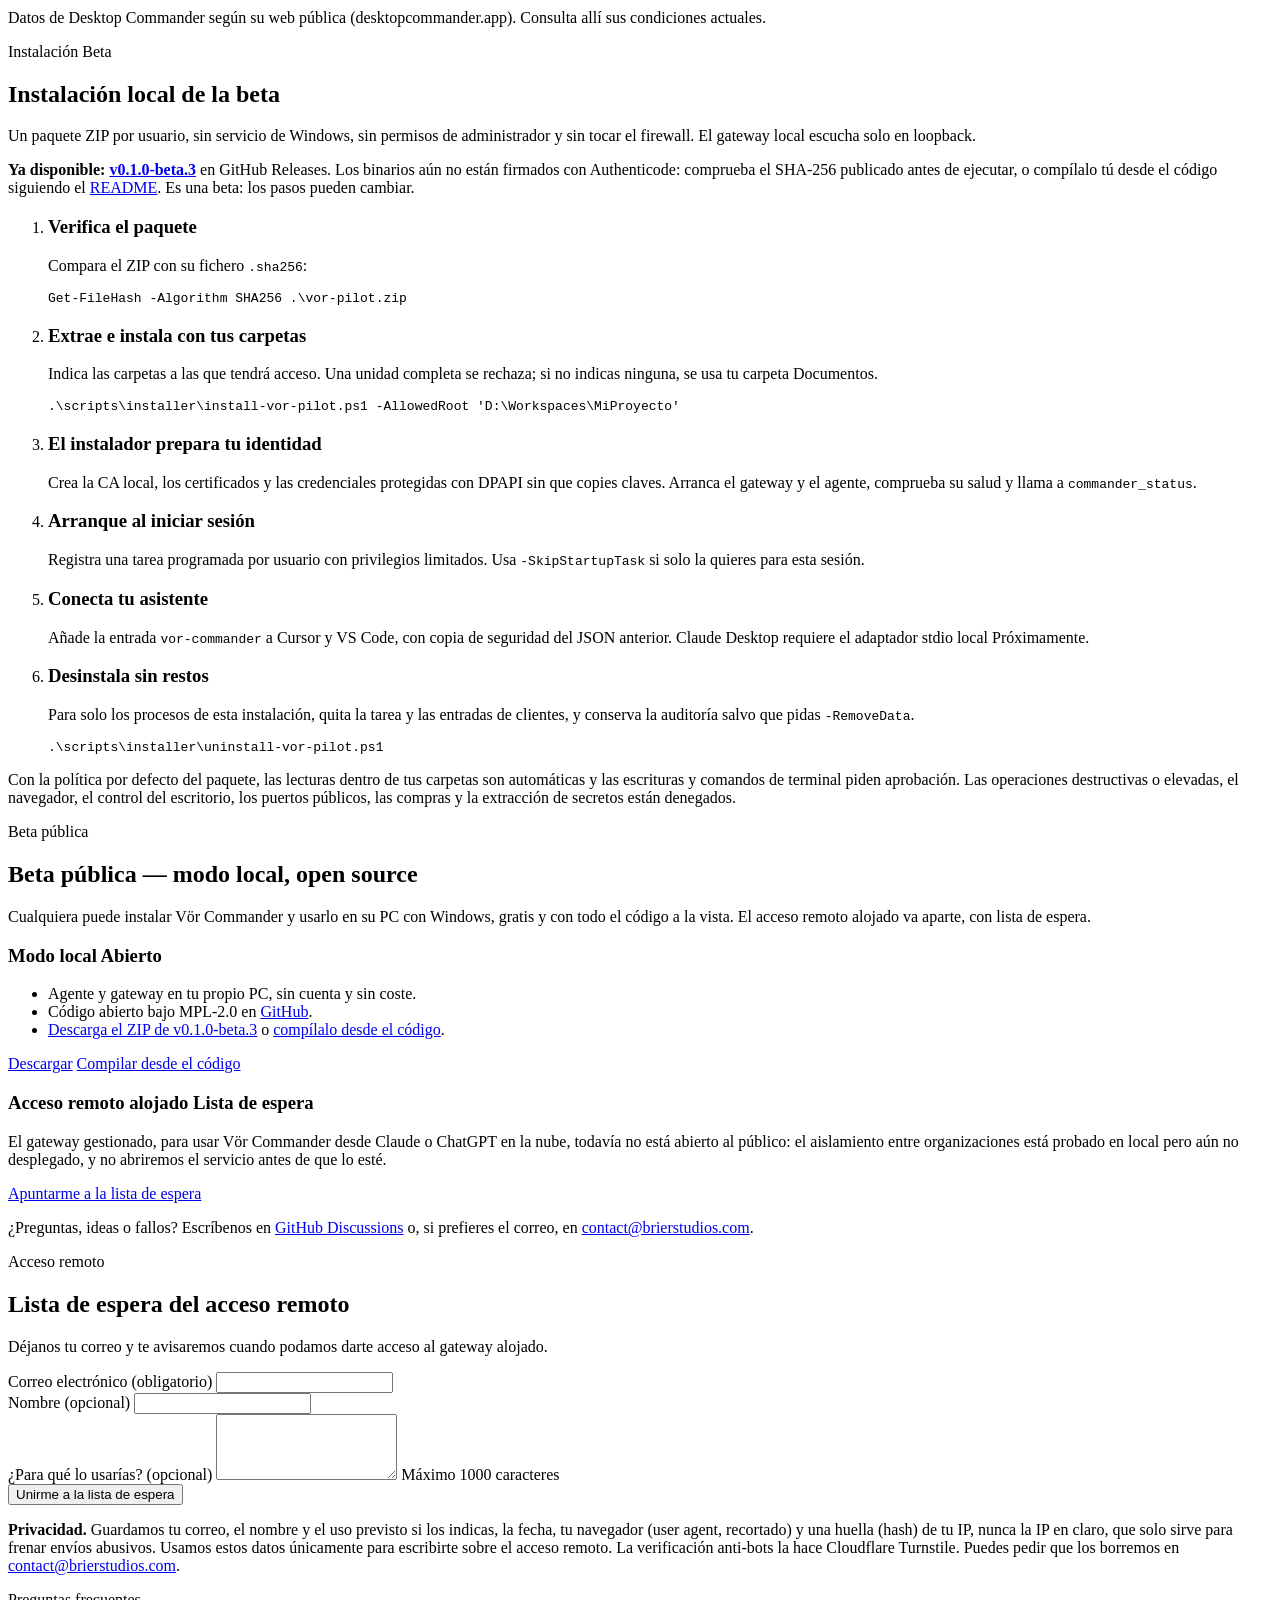
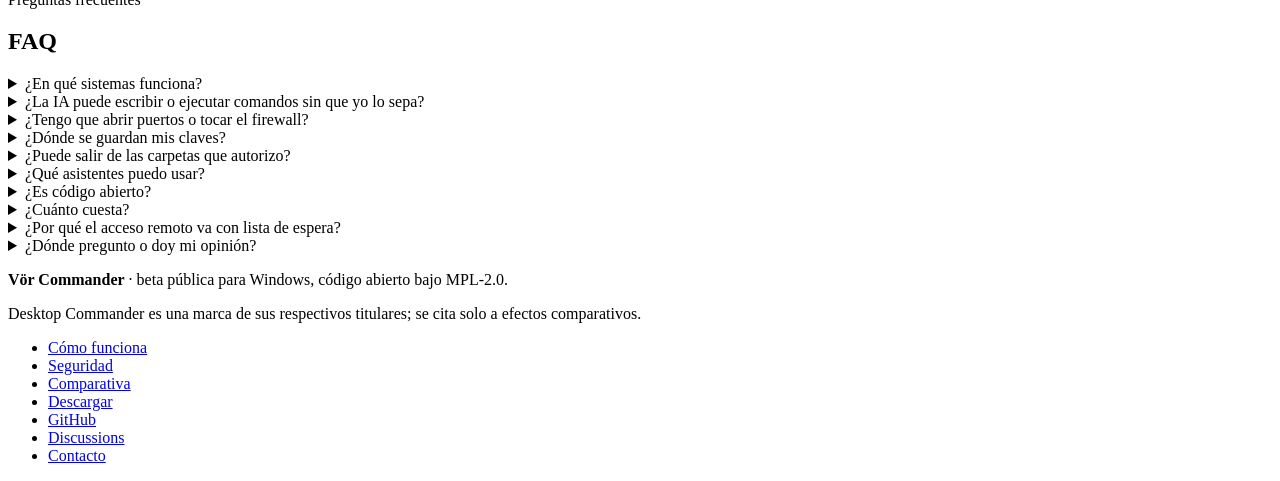
==== commit 93d39016: "Beta 3: parche de seguridad de rustls, rutas de persistencia con firma, CI con auditoria de dependen" ====
--- a/site/index.html
+++ b/site/index.html
@@ -43,7 +43,7 @@
         </ul>
         <a class="lang-switch" href="/en/" hreflang="en" lang="en">English</a>
         <a class="btn btn-primary btn-sm header-cta" href="#beta">Descargar</a>
-        <button class="theme-toggle" id="theme-toggle" type="button" aria-label="Cambiar tema" aria-pressed="false" data-label-to-light="Cambiar a tema claro" data-label-to-dark="Cambiar a tema oscuro">
+        <button class="theme-toggle" id="theme-toggle" type="button" aria-label="Tema visual" aria-pressed="false">
           <svg class="icon-moon" viewBox="0 0 24 24" width="20" height="20" aria-hidden="true" focusable="false"><path fill="currentColor" d="M20.7 14.3A8.5 8.5 0 0 1 9.7 3.3a.75.75 0 0 0-.98-.9A10 10 0 1 0 21.6 15.3a.75.75 0 0 0-.9-1z"/></svg>
           <svg class="icon-sun" viewBox="0 0 24 24" width="20" height="20" aria-hidden="true" focusable="false"><circle cx="12" cy="12" r="4.5" fill="currentColor"/><g stroke="currentColor" stroke-width="2" stroke-linecap="round"><path d="M12 2v2.5M12 19.5V22M2 12h2.5M19.5 12H22M4.9 4.9l1.8 1.8M17.3 17.3l1.8 1.8M4.9 19.1l1.8-1.8M17.3 6.7l1.8-1.8"/></g></svg>
         </button>
@@ -51,7 +51,7 @@
     </div>
   </header>
 
-  <main id="main">
+  <main id="main" tabindex="-1">
 
     <!-- Hero -->
     <section class="hero" id="top" aria-labelledby="hero-title">
@@ -64,7 +64,7 @@
           <a class="btn btn-primary" href="https://github.com/BrierAinz/vor-commander/releases">Descargar</a>
           <a class="btn btn-ghost" href="#lista-espera">Lista de espera del acceso remoto</a>
         </div>
-        <p class="hero-note">El ZIP de la primera versión llega pronto. Hoy ya puedes <a href="https://github.com/BrierAinz/vor-commander#readme">compilarlo desde el código</a>.</p>
+        <p class="hero-note">Ya puedes <a href="https://github.com/BrierAinz/vor-commander/releases/download/v0.1.0-beta.3/VorCommanderPilot-0.1.0-beta.3-win-x64.zip">descargar el ZIP de v0.1.0-beta.3</a> o <a href="https://github.com/BrierAinz/vor-commander#readme">compilarlo desde el código</a>.</p>
         <ul class="clients" aria-label="Asistentes compatibles">
           <li>Claude <small>(conector remoto, con lista de espera)</small></li>
           <li>ChatGPT <small>(conector de solo lectura, validado)</small></li>
@@ -289,9 +289,9 @@
                 <td>—</td>
               </tr>
               <tr>
-                <th scope="row">Prompts incluidos</th>
-                <td class="yes">42, en español</td>
-                <td class="yes">Más de 60</td>
+                <th scope="row">Integridad de la auditoría</th>
+                <td class="yes">Cadena de hashes y checkpoints firmados</td>
+                <td>Registro local de actividad</td>
               </tr>
               <tr>
                 <th scope="row">Plan gratuito</th>
@@ -319,7 +319,7 @@
           <p class="lead">Un paquete ZIP por usuario, sin servicio de Windows, sin permisos de administrador y sin tocar el firewall. El gateway local escucha solo en loopback.</p>
         </div>
         <div class="callout" role="note">
-          <p><strong>Ya disponible: <a href="https://github.com/BrierAinz/vor-commander/releases/tag/v0.1.0-beta.1">v0.1.0-beta.1</a></strong> en GitHub Releases. Los binarios aún no están firmados con Authenticode: comprueba el SHA-256 publicado antes de ejecutar, o compílalo tú desde el código siguiendo el <a href="https://github.com/BrierAinz/vor-commander#readme">README</a>. Es una beta: los pasos pueden cambiar.</p>
+          <p><strong>Ya disponible: <a href="https://github.com/BrierAinz/vor-commander/releases/tag/v0.1.0-beta.3">v0.1.0-beta.3</a></strong> en GitHub Releases. Los binarios aún no están firmados con Authenticode: comprueba el SHA-256 publicado antes de ejecutar, o compílalo tú desde el código siguiendo el <a href="https://github.com/BrierAinz/vor-commander#readme">README</a>. Es una beta: los pasos pueden cambiar.</p>
         </div>
         <ol class="steps">
           <li>
@@ -330,7 +330,7 @@
           <li>
             <h3>Extrae e instala con tus carpetas</h3>
             <p>Indica las carpetas a las que tendrá acceso. Una unidad completa se rechaza; si no indicas ninguna, se usa tu carpeta Documentos.</p>
-            <pre><code>.\scripts\installer\install-vor-pilot.ps1 -AllowedRoot 'D:\Proyectos\MiProyecto'</code></pre>
+            <pre><code>.\scripts\installer\install-vor-pilot.ps1 -AllowedRoot 'D:\Workspaces\MiProyecto'</code></pre>
           </li>
           <li>
             <h3>El instalador prepara tu identidad</h3>
@@ -368,7 +368,7 @@
             <ul>
               <li>Agente y gateway en tu propio PC, sin cuenta y sin coste.</li>
               <li>Código abierto bajo MPL-2.0 en <a href="https://github.com/BrierAinz/vor-commander">GitHub</a>.</li>
-              <li>El ZIP de la primera versión llega pronto; hoy puedes <a href="https://github.com/BrierAinz/vor-commander#readme">compilarlo desde el código</a>.</li>
+              <li><a href="https://github.com/BrierAinz/vor-commander/releases/download/v0.1.0-beta.3/VorCommanderPilot-0.1.0-beta.3-win-x64.zip">Descarga el ZIP de v0.1.0-beta.3</a> o <a href="https://github.com/BrierAinz/vor-commander#readme">compílalo desde el código</a>.</li>
             </ul>
             <div class="card-actions">
               <a class="btn btn-primary" href="https://github.com/BrierAinz/vor-commander/releases">Descargar</a>
@@ -397,6 +397,7 @@
         </div>
         <form class="card waitlist-card" id="waitlist-form" action="/api/waitlist" method="post"
               data-msg-turnstile-pending="Espera a que termine la verificación anti-bots e inténtalo de nuevo."
+              data-msg-turnstile-unavailable="No se pudo cargar la verificación anti-bots. Pausa el bloqueador de anuncios o privacidad y recarga la página, o escríbenos:"
               data-msg-sending="Enviando…"
               data-msg-bad-response="Respuesta inesperada del servidor. Inténtalo más tarde."
               data-msg-unexpected="Error inesperado."
@@ -404,7 +405,7 @@
           <input type="hidden" name="lang" value="es">
           <div class="field">
             <label for="wl-email">Correo electrónico <span class="field-req">(obligatorio)</span></label>
-            <input id="wl-email" name="email" type="email" required maxlength="254" autocomplete="email" inputmode="email" spellcheck="false">
+            <input id="wl-email" name="email" type="email" required maxlength="254" autocomplete="email" inputmode="email" spellcheck="false" aria-describedby="waitlist-status">
           </div>
           <div class="field">
             <label for="wl-name">Nombre <span class="field-opt">(opcional)</span></label>
@@ -418,7 +419,7 @@
           <div class="cf-turnstile" data-sitekey="0x4AAAAAAFDNV7vMOq8tbebd" data-language="es" data-size="flexible"></div>
           <noscript><p class="note">La verificación anti-bots necesita JavaScript. Si lo tienes desactivado, escríbenos a <a href="mailto:contact@brierstudios.com?subject=Lista%20de%20espera%20V%C3%B6r%20Commander">contact@brierstudios.com</a>.</p></noscript>
           <button class="btn btn-primary" type="submit">Unirme a la lista de espera</button>
-          <p class="form-status" id="waitlist-status" role="status" aria-live="polite"></p>
+          <p class="form-status" id="waitlist-status" role="status" aria-live="polite" tabindex="-1"></p>
           <p class="privacy"><strong>Privacidad.</strong> Guardamos tu correo, el nombre y el uso previsto si los indicas, la fecha, tu navegador (user agent, recortado) y una huella (hash) de tu IP, nunca la IP en claro, que solo sirve para frenar envíos abusivos. Usamos estos datos únicamente para escribirte sobre el acceso remoto. La verificación anti-bots la hace Cloudflare Turnstile. Puedes pedir que los borremos en <a href="mailto:contact@brierstudios.com">contact@brierstudios.com</a>.</p>
         </form>
       </div>
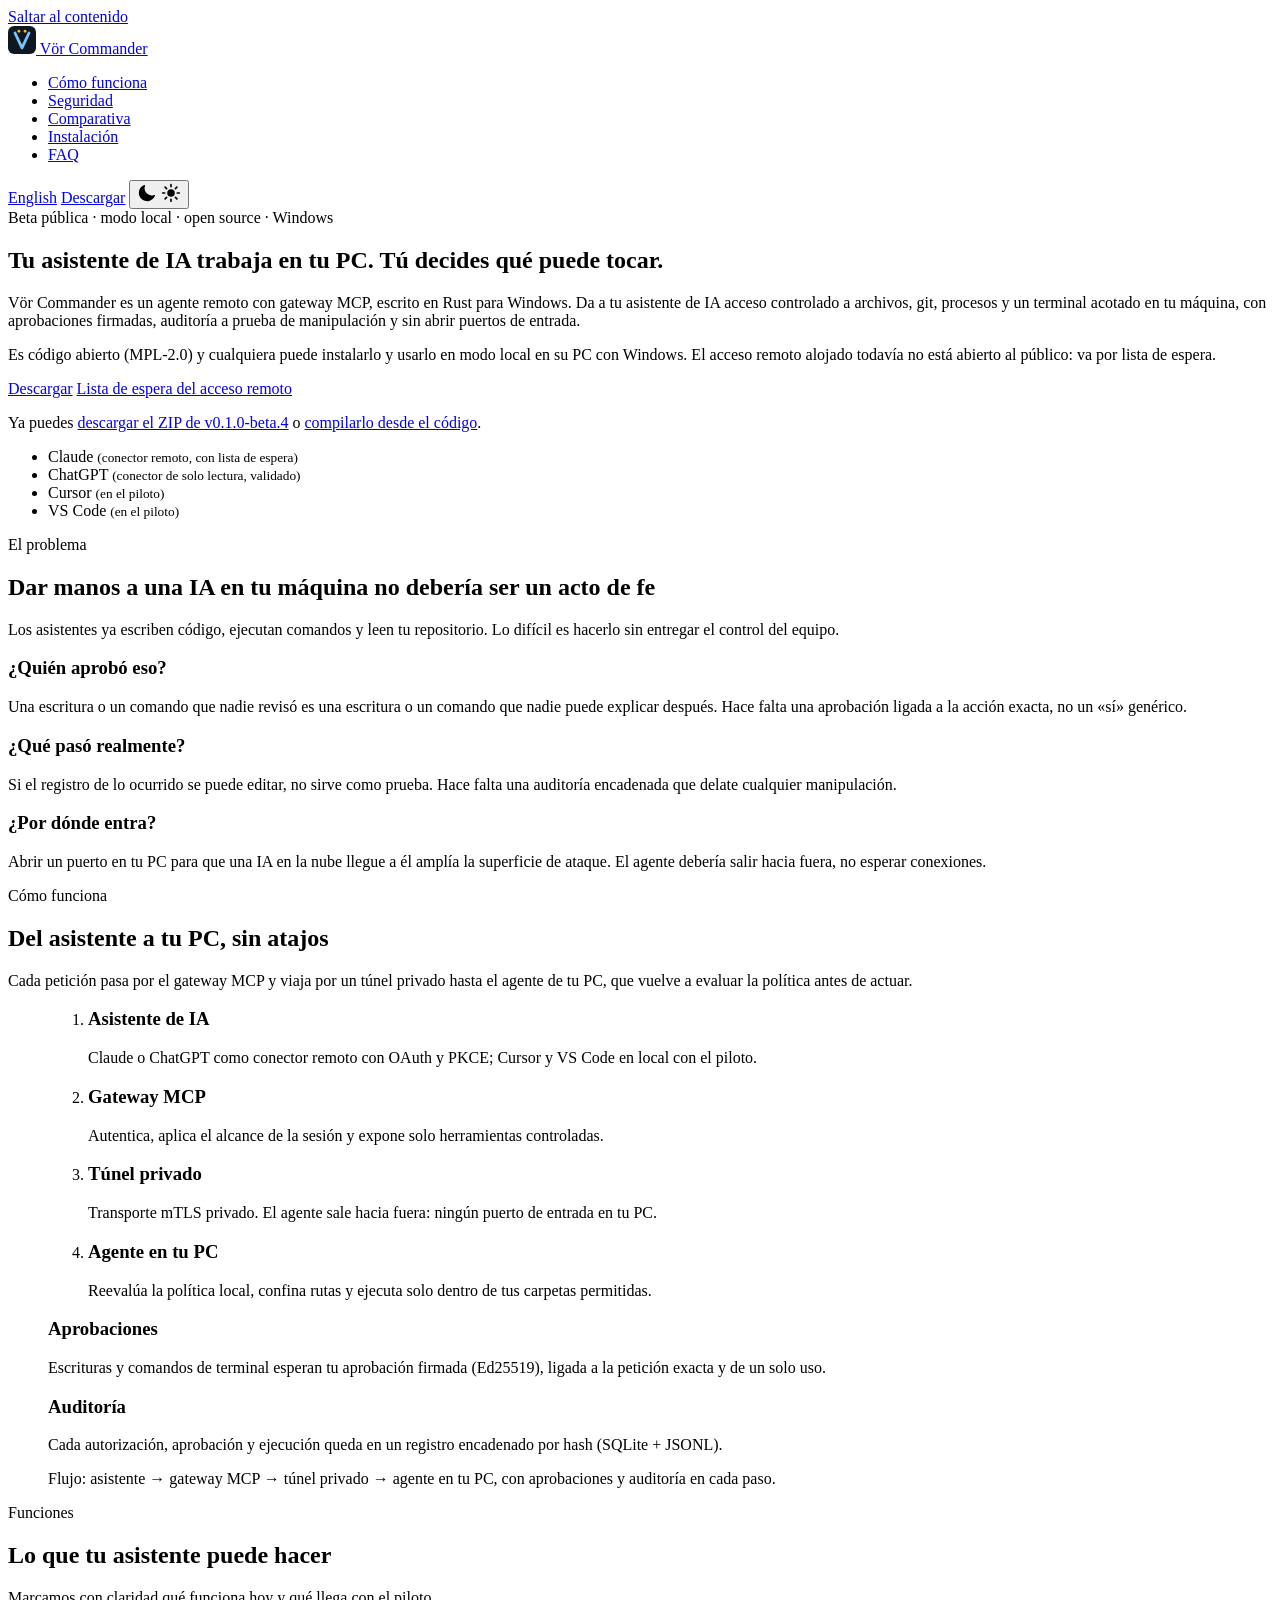
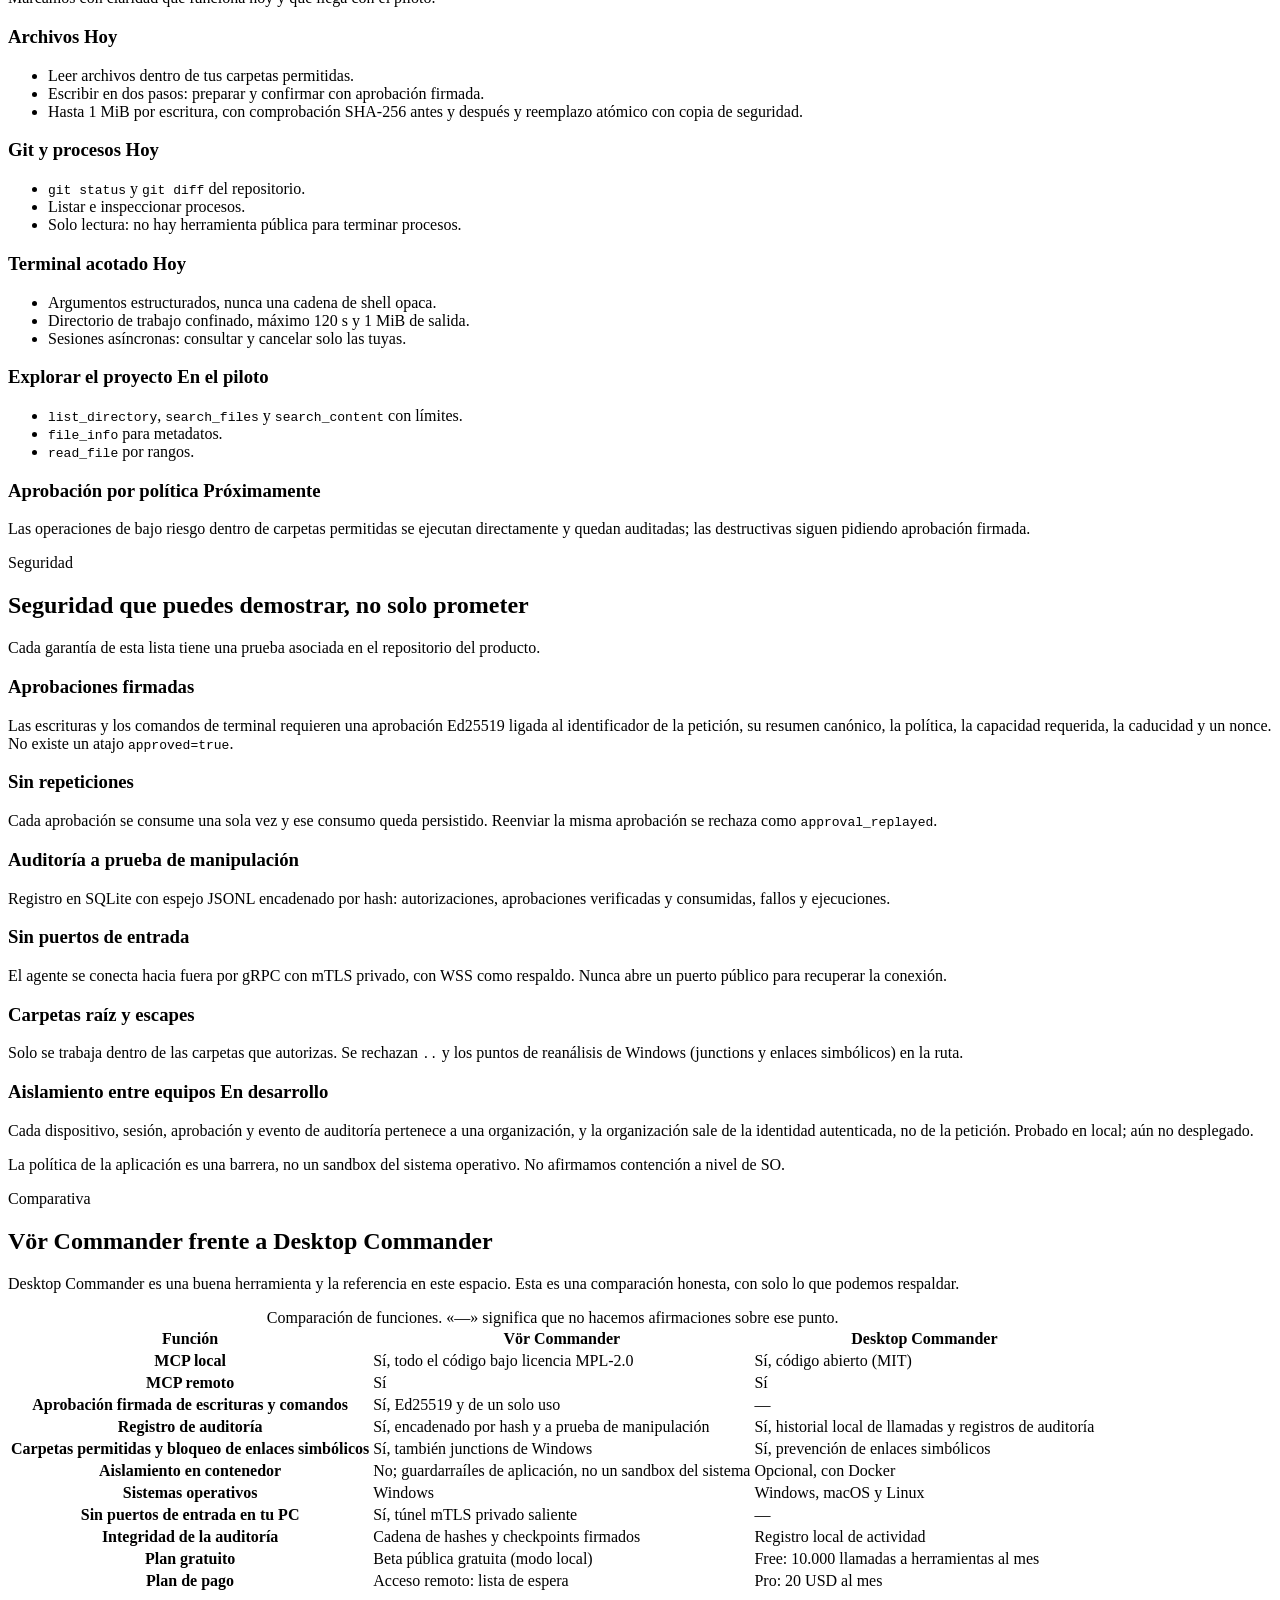
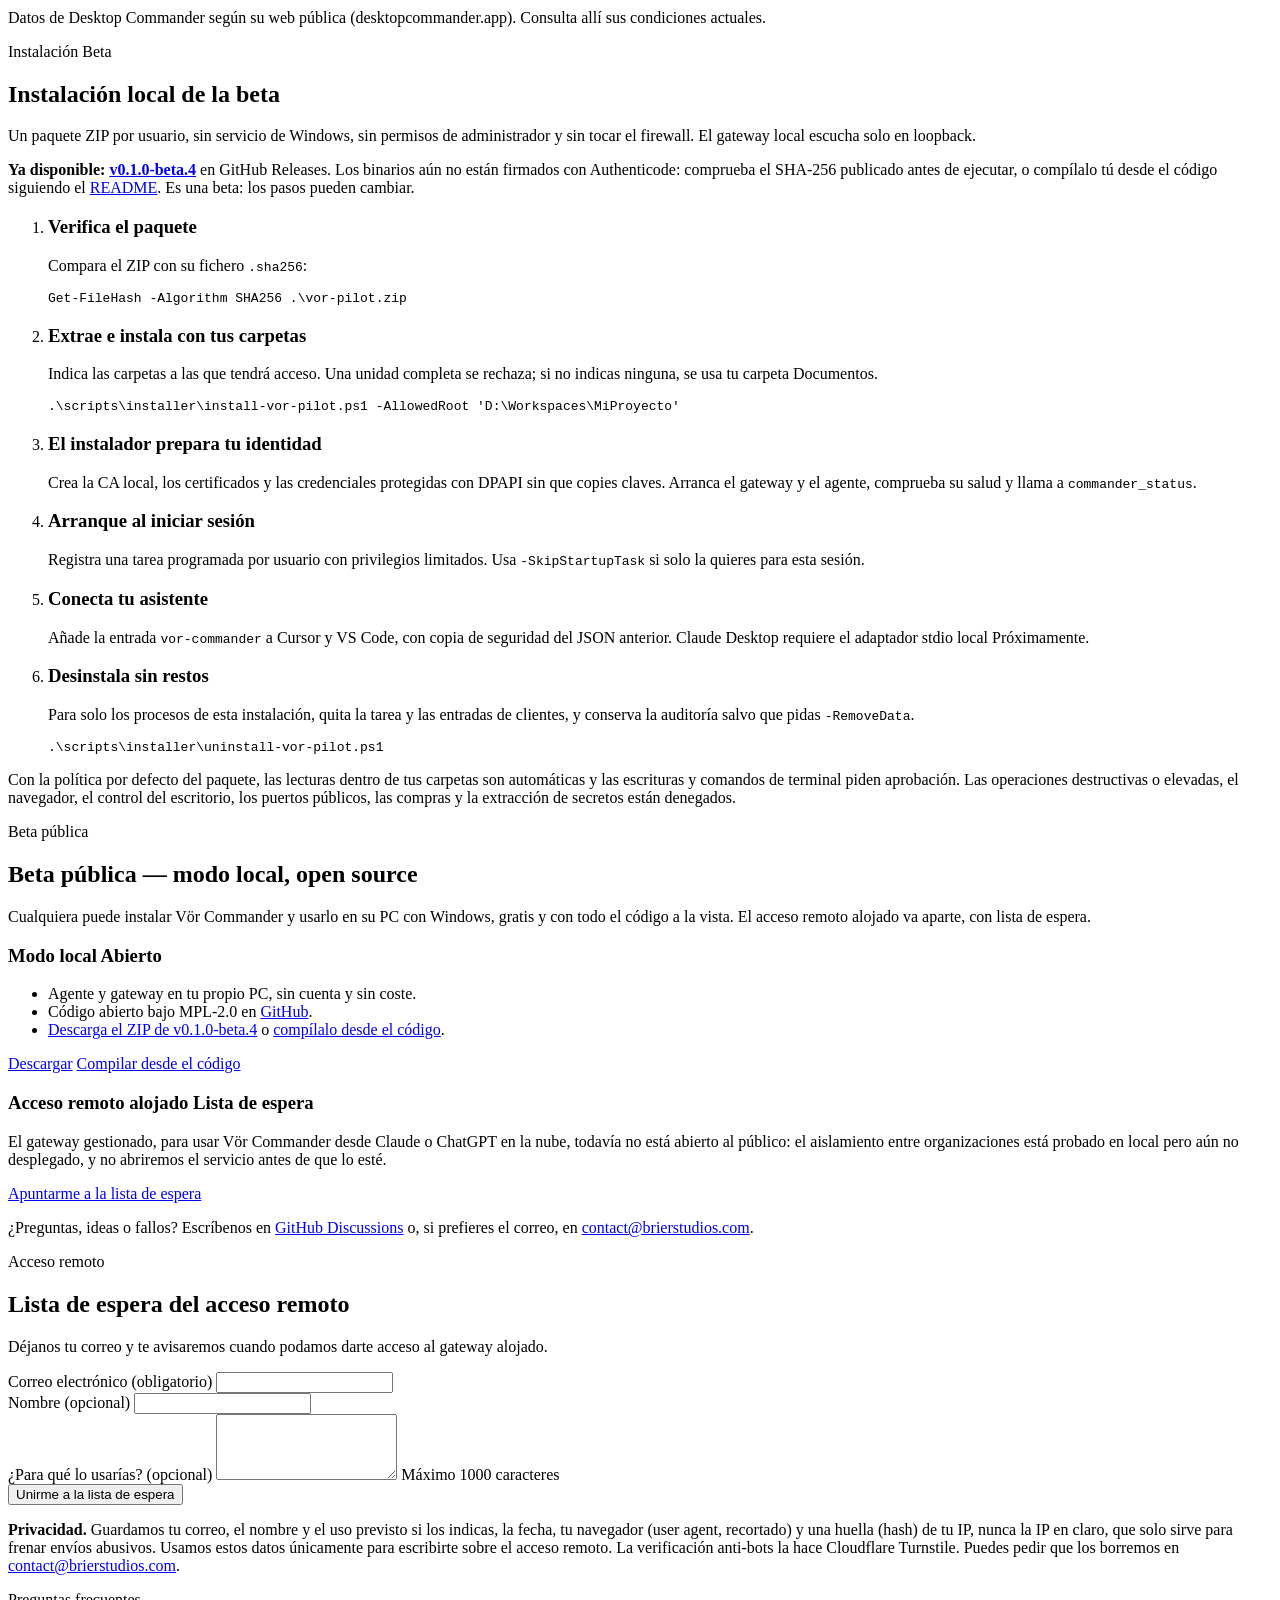
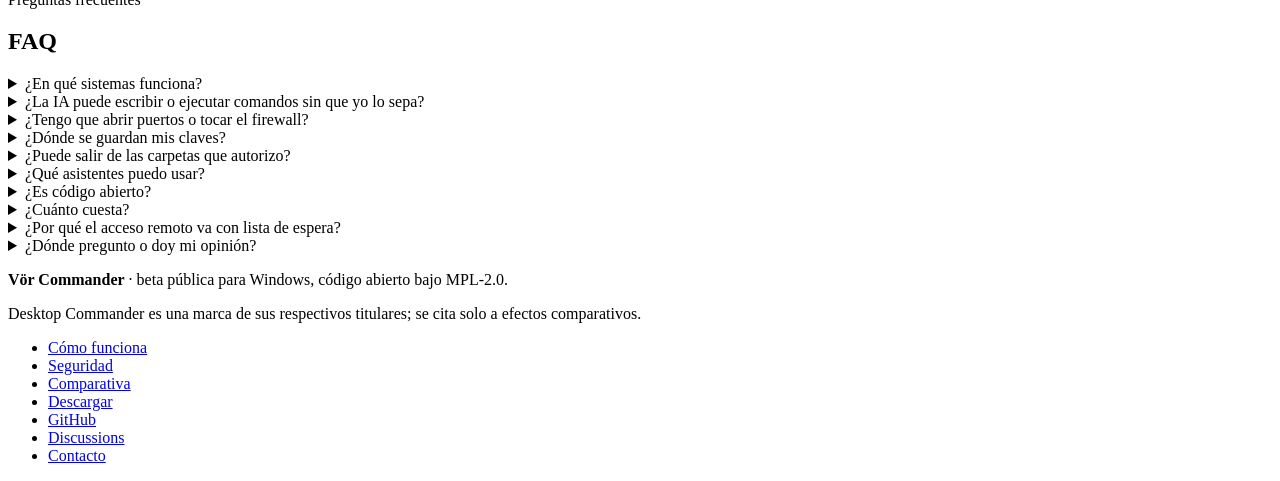
==== commit 03c33b8c: "Beta 4: cierra el bypass --confirmed del aprobador, terminal segura sin firma y exploracion publica" ====
--- a/site/index.html
+++ b/site/index.html
@@ -64,7 +64,7 @@
           <a class="btn btn-primary" href="https://github.com/BrierAinz/vor-commander/releases">Descargar</a>
           <a class="btn btn-ghost" href="#lista-espera">Lista de espera del acceso remoto</a>
         </div>
-        <p class="hero-note">Ya puedes <a href="https://github.com/BrierAinz/vor-commander/releases/download/v0.1.0-beta.3/VorCommanderPilot-0.1.0-beta.3-win-x64.zip">descargar el ZIP de v0.1.0-beta.3</a> o <a href="https://github.com/BrierAinz/vor-commander#readme">compilarlo desde el código</a>.</p>
+        <p class="hero-note">Ya puedes <a href="https://github.com/BrierAinz/vor-commander/releases/download/v0.1.0-beta.4/VorCommanderPilot-0.1.0-beta.4-win-x64.zip">descargar el ZIP de v0.1.0-beta.4</a> o <a href="https://github.com/BrierAinz/vor-commander#readme">compilarlo desde el código</a>.</p>
         <ul class="clients" aria-label="Asistentes compatibles">
           <li>Claude <small>(conector remoto, con lista de espera)</small></li>
           <li>ChatGPT <small>(conector de solo lectura, validado)</small></li>
@@ -319,7 +319,7 @@
           <p class="lead">Un paquete ZIP por usuario, sin servicio de Windows, sin permisos de administrador y sin tocar el firewall. El gateway local escucha solo en loopback.</p>
         </div>
         <div class="callout" role="note">
-          <p><strong>Ya disponible: <a href="https://github.com/BrierAinz/vor-commander/releases/tag/v0.1.0-beta.3">v0.1.0-beta.3</a></strong> en GitHub Releases. Los binarios aún no están firmados con Authenticode: comprueba el SHA-256 publicado antes de ejecutar, o compílalo tú desde el código siguiendo el <a href="https://github.com/BrierAinz/vor-commander#readme">README</a>. Es una beta: los pasos pueden cambiar.</p>
+          <p><strong>Ya disponible: <a href="https://github.com/BrierAinz/vor-commander/releases/tag/v0.1.0-beta.4">v0.1.0-beta.4</a></strong> en GitHub Releases. Los binarios aún no están firmados con Authenticode: comprueba el SHA-256 publicado antes de ejecutar, o compílalo tú desde el código siguiendo el <a href="https://github.com/BrierAinz/vor-commander#readme">README</a>. Es una beta: los pasos pueden cambiar.</p>
         </div>
         <ol class="steps">
           <li>
@@ -368,7 +368,7 @@
             <ul>
               <li>Agente y gateway en tu propio PC, sin cuenta y sin coste.</li>
               <li>Código abierto bajo MPL-2.0 en <a href="https://github.com/BrierAinz/vor-commander">GitHub</a>.</li>
-              <li><a href="https://github.com/BrierAinz/vor-commander/releases/download/v0.1.0-beta.3/VorCommanderPilot-0.1.0-beta.3-win-x64.zip">Descarga el ZIP de v0.1.0-beta.3</a> o <a href="https://github.com/BrierAinz/vor-commander#readme">compílalo desde el código</a>.</li>
+              <li><a href="https://github.com/BrierAinz/vor-commander/releases/download/v0.1.0-beta.4/VorCommanderPilot-0.1.0-beta.4-win-x64.zip">Descarga el ZIP de v0.1.0-beta.4</a> o <a href="https://github.com/BrierAinz/vor-commander#readme">compílalo desde el código</a>.</li>
             </ul>
             <div class="card-actions">
               <a class="btn btn-primary" href="https://github.com/BrierAinz/vor-commander/releases">Descargar</a>
